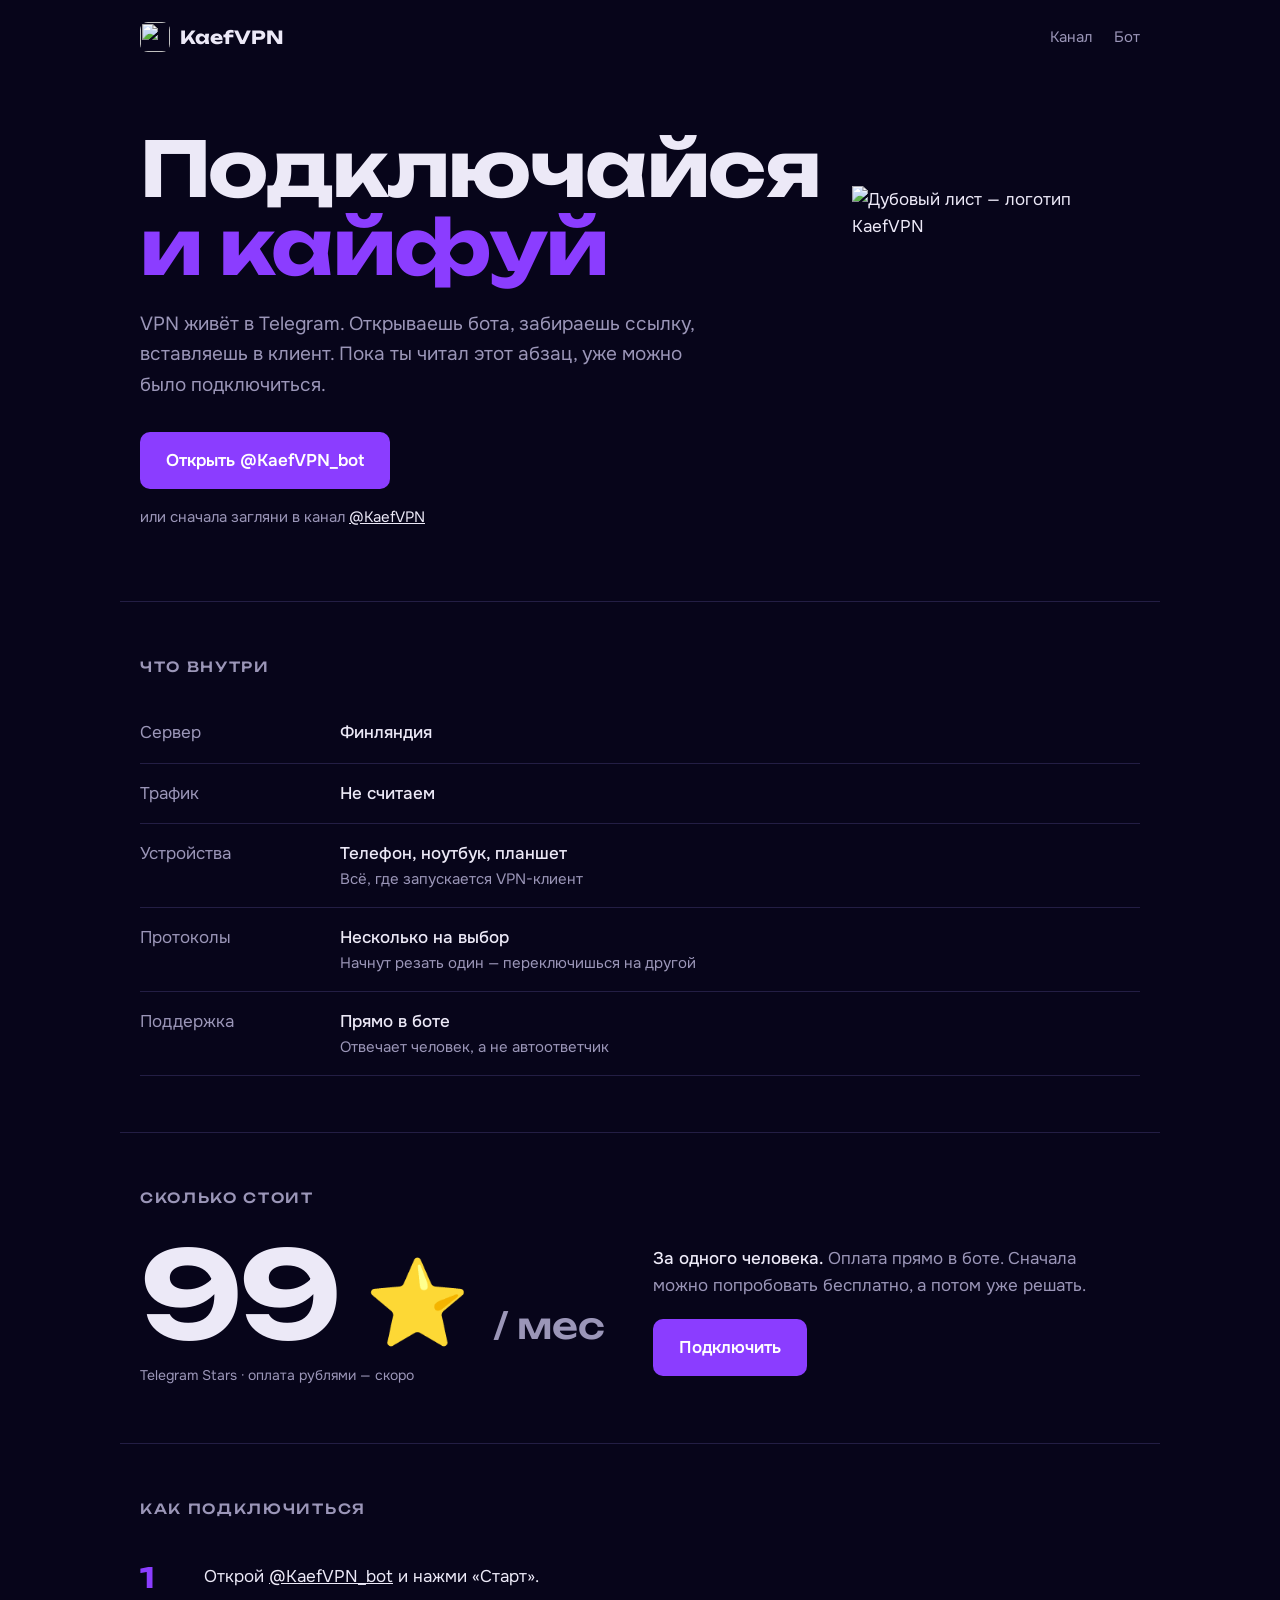
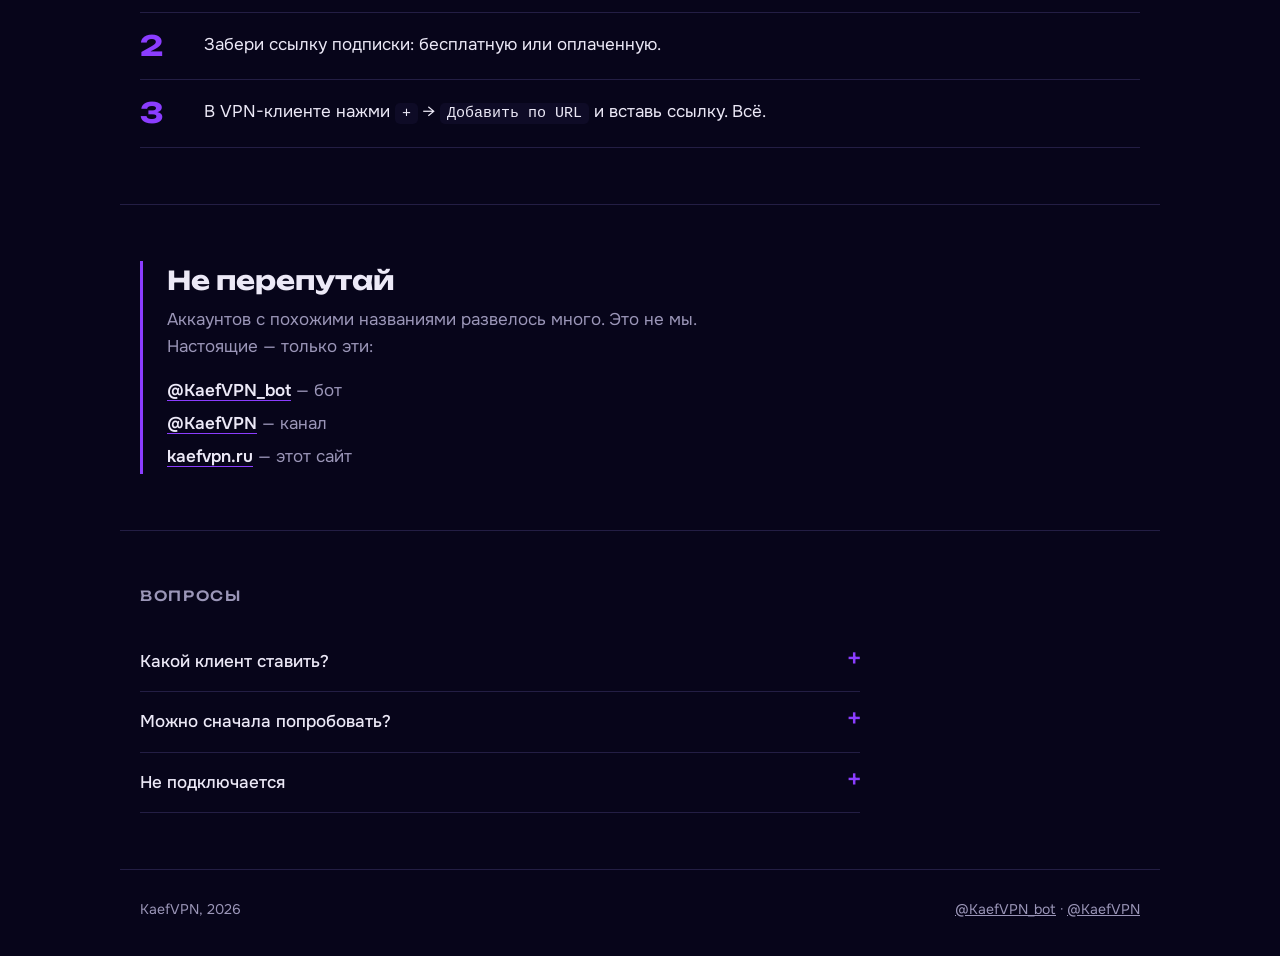
==== index.html @ bd129206 "Add files via upload" ====
<!doctype html>
<html lang="ru">
<head>
<meta charset="utf-8">
<meta name="viewport" content="width=device-width, initial-scale=1">
<title>KaefVPN — подключайся и кайфуй</title>
<meta name="description" content="KaefVPN — VPN в Telegram. Открываешь @KaefVPN_bot, получаешь ссылку, вставляешь в клиент. 99 Telegram Stars в месяц, трафик без лимита.">
<meta property="og:title" content="KaefVPN — подключайся и кайфуй">
<meta property="og:description" content="VPN в Telegram: @KaefVPN_bot. 99 Telegram Stars в месяц, трафик без лимита.">
<meta property="og:url" content="https://kaefvpn.ru/">
<meta property="og:type" content="website">
<meta property="og:image" content="https://kaefvpn.ru/assets/leaf.jpg">
<link rel="canonical" href="https://kaefvpn.ru/">
<link rel="icon" type="image/png" href="assets/favicon.png">
<link rel="preconnect" href="https://fonts.googleapis.com">
<link rel="preconnect" href="https://fonts.gstatic.com" crossorigin>
<link href="https://fonts.googleapis.com/css2?family=Onest:wght@400;500;600&family=Unbounded:wght@500;700&display=swap" rel="stylesheet">
<style>
  :root {
    --bg: #07051a;
    --raise: #0e0b26;
    --line: #231e44;
    --text: #ece9f7;
    --muted: #9b96b8;
    --accent: #8b3dff;
    --accent-hover: #9d5bff;
    --display: "Unbounded", system-ui, sans-serif;
    --body: "Onest", system-ui, -apple-system, "Segoe UI", sans-serif;
  }
  * { box-sizing: border-box; margin: 0; padding: 0; }
  body { background: var(--bg); color: var(--text); font: 17px/1.6 var(--body); }
  a { color: inherit; }
  .wrap { max-width: 1040px; margin: 0 auto; padding-left: 20px; padding-right: 20px; }

  header { display: flex; align-items: center; justify-content: space-between; padding-top: 22px; padding-bottom: 22px; }
  .brand { display: flex; align-items: center; gap: 10px; font: 700 18px var(--display); text-decoration: none; }
  .brand img { width: 30px; height: 30px; border-radius: 8px; }
  header nav { display: flex; gap: 22px; font-size: 15px; }
  header nav a { color: var(--muted); text-decoration: none; }
  header nav a:hover { color: var(--text); }

  .hero { display: grid; grid-template-columns: 1.2fr 1fr; align-items: center; gap: 32px; padding-top: 56px; padding-bottom: 72px; }
  h1 { font: 700 clamp(40px, 7vw, 76px)/1.02 var(--display); letter-spacing: -0.02em; }
  h1 em { font-style: normal; color: var(--accent); }
  .lead { color: var(--muted); font-size: 19px; max-width: 30em; margin: 24px 0 32px; }
  .btn {
    display: inline-block; background: var(--accent); color: #fff; text-decoration: none;
    font-weight: 600; padding: 15px 26px; border-radius: 10px; transition: background .15s;
  }
  .btn:hover { background: var(--accent-hover); }
  .aside { margin-top: 16px; font-size: 15px; color: var(--muted); }
  .aside a { color: var(--text); }
  .leaf { width: 100%; max-width: 420px; height: auto; justify-self: center; mix-blend-mode: screen; }

  section { padding-top: 56px; padding-bottom: 56px; border-top: 1px solid var(--line); }
  h2 { font: 500 14px var(--display); text-transform: uppercase; letter-spacing: .12em; color: var(--muted); margin-bottom: 28px; }

  .spec { display: grid; grid-template-columns: 200px 1fr; }
  .spec dt, .spec dd { padding: 16px 0; border-bottom: 1px solid var(--line); }
  .spec dt { color: var(--muted); }
  .spec dd { font-weight: 500; }
  .spec dd span { display: block; color: var(--muted); font-weight: 400; font-size: 15px; }

  .price { display: grid; grid-template-columns: auto 1fr; gap: 20px 48px; align-items: center; }
  .sum { font: 700 clamp(64px, 12vw, 120px)/1 var(--display); letter-spacing: -0.03em; }
  .sum small { font-size: .3em; color: var(--muted); letter-spacing: 0; font-weight: 500; }
  .sum .star { font-size: .7em; vertical-align: .08em; }
  .soon { color: var(--muted); font-size: 14px; margin-top: 10px; }
  .price p { color: var(--muted); max-width: 26em; margin-bottom: 20px; }
  .price p b { color: var(--text); font-weight: 500; }

  .steps { list-style: none; counter-reset: n; }
  .steps li { counter-increment: n; display: grid; grid-template-columns: 64px 1fr; padding: 18px 0; border-bottom: 1px solid var(--line); }
  .steps li::before { content: counter(n); font: 700 28px/1.1 var(--display); color: var(--accent); }
  .steps code { font: 500 15px ui-monospace, Consolas, monospace; background: var(--raise); padding: 2px 7px; border-radius: 5px; white-space: nowrap; }

  .warn { border-left: 3px solid var(--accent); padding: 4px 0 4px 24px; max-width: 640px; }
  .warn h3 { font: 700 26px/1.2 var(--display); margin-bottom: 10px; }
  .warn p { color: var(--muted); margin-bottom: 16px; }
  .warn ul { list-style: none; display: grid; gap: 6px; }
  .warn li a { font-weight: 600; text-decoration-color: var(--accent); text-underline-offset: 4px; }
  .warn li span { color: var(--muted); }

  details { border-bottom: 1px solid var(--line); padding: 16px 0; max-width: 720px; }
  summary { cursor: pointer; font-weight: 500; list-style: none; display: flex; justify-content: space-between; gap: 16px; }
  summary::-webkit-details-marker { display: none; }
  summary::after { content: "+"; color: var(--accent); font: 500 20px/1 var(--display); }
  details[open] summary::after { content: "−"; }
  details p { color: var(--muted); margin-top: 10px; }

  footer { display: flex; justify-content: space-between; gap: 16px; flex-wrap: wrap; padding-top: 28px; padding-bottom: 36px; border-top: 1px solid var(--line); font-size: 14px; color: var(--muted); }
  footer a { color: var(--muted); }

  @media (max-width: 720px) {
    body { font-size: 16px; }
    header nav { gap: 16px; }
    h1 { font-size: 34px; }
    .hero { grid-template-columns: 1fr; padding-top: 24px; padding-bottom: 48px; gap: 8px; }
    .leaf { grid-row: 1; max-width: 200px; justify-self: start; margin-left: -12px; }
    .lead { font-size: 17px; }
    section { padding-top: 40px; padding-bottom: 40px; }
    .spec { grid-template-columns: 1fr; }
    .spec dt { border-bottom: 0; padding-bottom: 0; font-size: 14px; }
    .spec dd { padding-top: 2px; }
    .price { grid-template-columns: 1fr; }
    .steps li { grid-template-columns: 44px 1fr; }
  }
</style>
</head>
<body>
<header class="wrap">
  <a class="brand" href="/"><img src="assets/favicon.png" alt="">KaefVPN</a>
  <nav><a href="https://t.me/KaefVPN">Канал</a><a href="https://t.me/KaefVPN_bot">Бот</a></nav>
</header>

<main>
  <div class="wrap hero">
    <div>
      <h1>Подключайся <em>и&nbsp;кайфуй</em></h1>
      <p class="lead">VPN живёт в Telegram. Открываешь бота, забираешь ссылку, вставляешь в клиент. Пока ты читал этот абзац, уже можно было подключиться.</p>
      <a class="btn" href="https://t.me/KaefVPN_bot">Открыть @KaefVPN_bot</a>
      <p class="aside">или сначала загляни в канал <a href="https://t.me/KaefVPN">@KaefVPN</a></p>
    </div>
    <img class="leaf" src="assets/leaf.jpg" alt="Дубовый лист — логотип KaefVPN" width="600" height="600">
  </div>

  <section class="wrap">
    <h2>Что внутри</h2>
    <dl class="spec">
      <dt>Сервер</dt><dd>Финляндия</dd>
      <dt>Трафик</dt><dd>Не считаем</dd>
      <dt>Устройства</dt><dd>Телефон, ноутбук, планшет<span>Всё, где запускается VPN-клиент</span></dd>
      <dt>Протоколы</dt><dd>Несколько на выбор<span>Начнут резать один — переключишься на другой</span></dd>
      <dt>Поддержка</dt><dd>Прямо в боте<span>Отвечает человек, а не автоответчик</span></dd>
    </dl>
  </section>

  <section class="wrap">
    <h2>Сколько стоит</h2>
    <div class="price">
      <div><div class="sum">99&nbsp;<span class="star">⭐</span> <small>/ мес</small></div><div class="soon">Telegram Stars · оплата рублями — скоро</div></div>
      <div>
        <p><b>За одного человека.</b> Оплата прямо в боте. Сначала можно попробовать бесплатно, а потом уже решать.</p>
        <a class="btn" href="https://t.me/KaefVPN_bot">Подключить</a>
      </div>
    </div>
  </section>

  <section class="wrap">
    <h2>Как подключиться</h2>
    <ol class="steps">
      <li><div>Открой <a href="https://t.me/KaefVPN_bot">@KaefVPN_bot</a> и нажми «Старт».</div></li>
      <li><div>Забери ссылку подписки: бесплатную или оплаченную.</div></li>
      <li><div>В VPN-клиенте нажми <code>+</code> → <code>Добавить по URL</code> и вставь ссылку. Всё.</div></li>
    </ol>
  </section>

  <section class="wrap">
    <div class="warn">
      <h3>Не перепутай</h3>
      <p>Аккаунтов с похожими названиями развелось много. Это не мы. Настоящие — только эти:</p>
      <ul>
        <li><a href="https://t.me/KaefVPN_bot">@KaefVPN_bot</a> <span>— бот</span></li>
        <li><a href="https://t.me/KaefVPN">@KaefVPN</a> <span>— канал</span></li>
        <li><a href="https://kaefvpn.ru/">kaefvpn.ru</a> <span>— этот сайт</span></li>
      </ul>
    </div>
  </section>

  <section class="wrap">
    <h2>Вопросы</h2>
    <details><summary>Какой клиент ставить?</summary><p>Любой, который умеет добавлять подписку по ссылке. Бот подскажет, что выбрать под твоё устройство.</p></details>
    <details><summary>Можно сначала попробовать?</summary><p>Да. В боте есть бесплатный доступ — нажми «Бесплатный VPN».</p></details>
    <details><summary>Не подключается</summary><p>Напиши в «Поддержку» в боте и опиши, что видишь. Разберёмся.</p></details>
  </section>
</main>

<footer class="wrap">
  <span>KaefVPN, 2026</span>
  <span><a href="https://t.me/KaefVPN_bot">@KaefVPN_bot</a> · <a href="https://t.me/KaefVPN">@KaefVPN</a></span>
</footer>
</body>
</html>
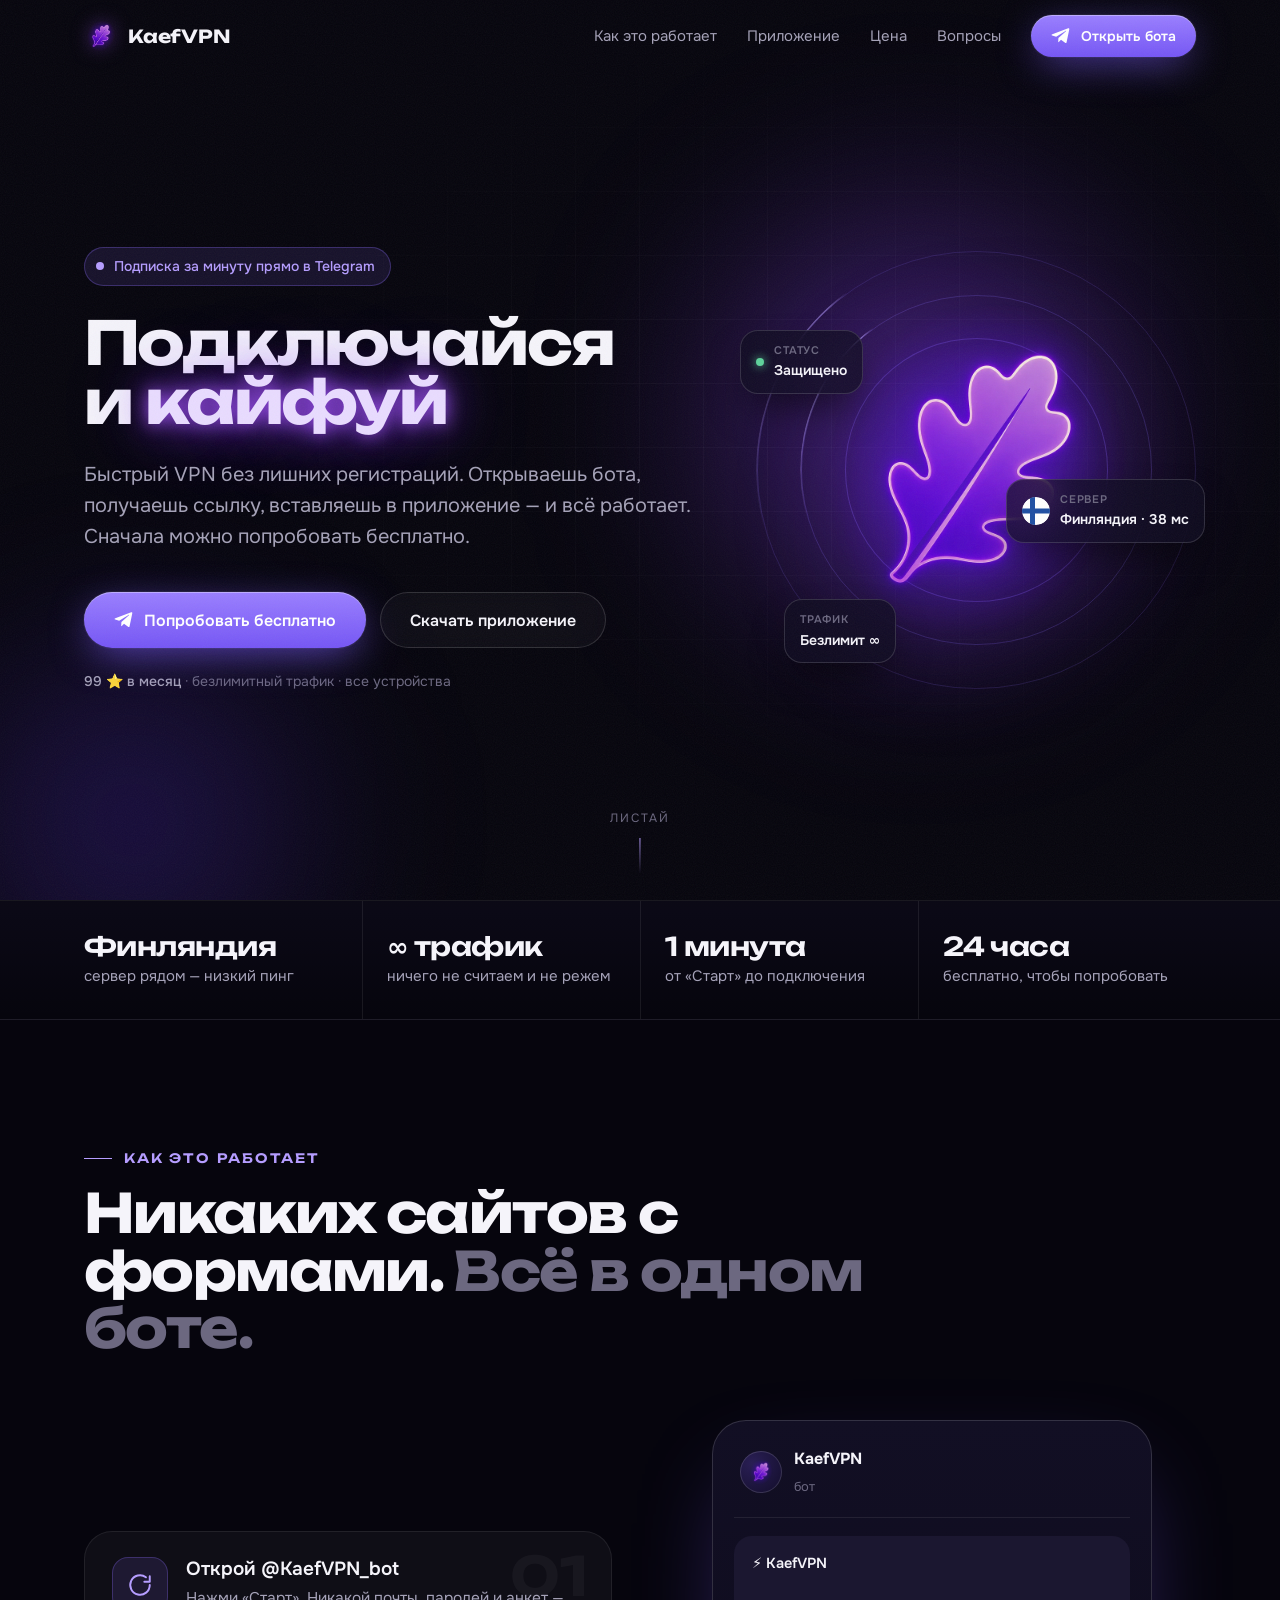
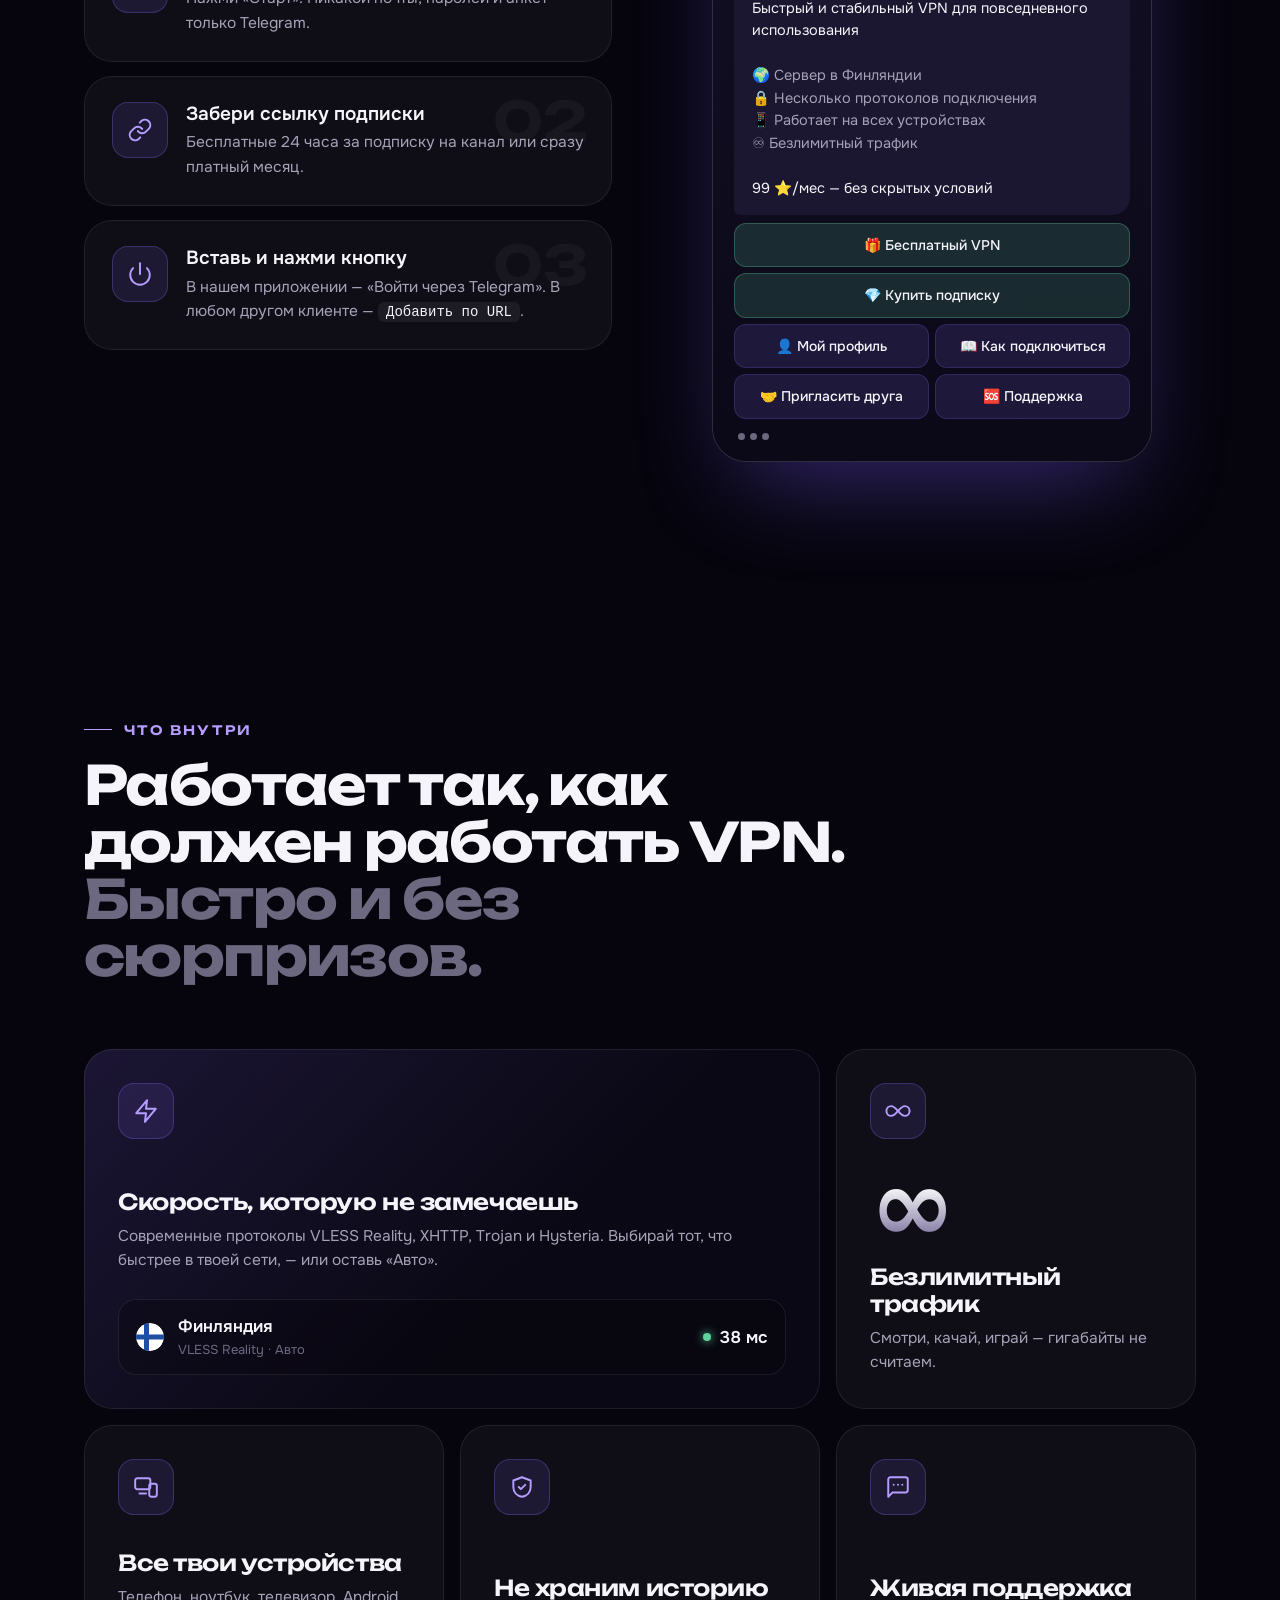
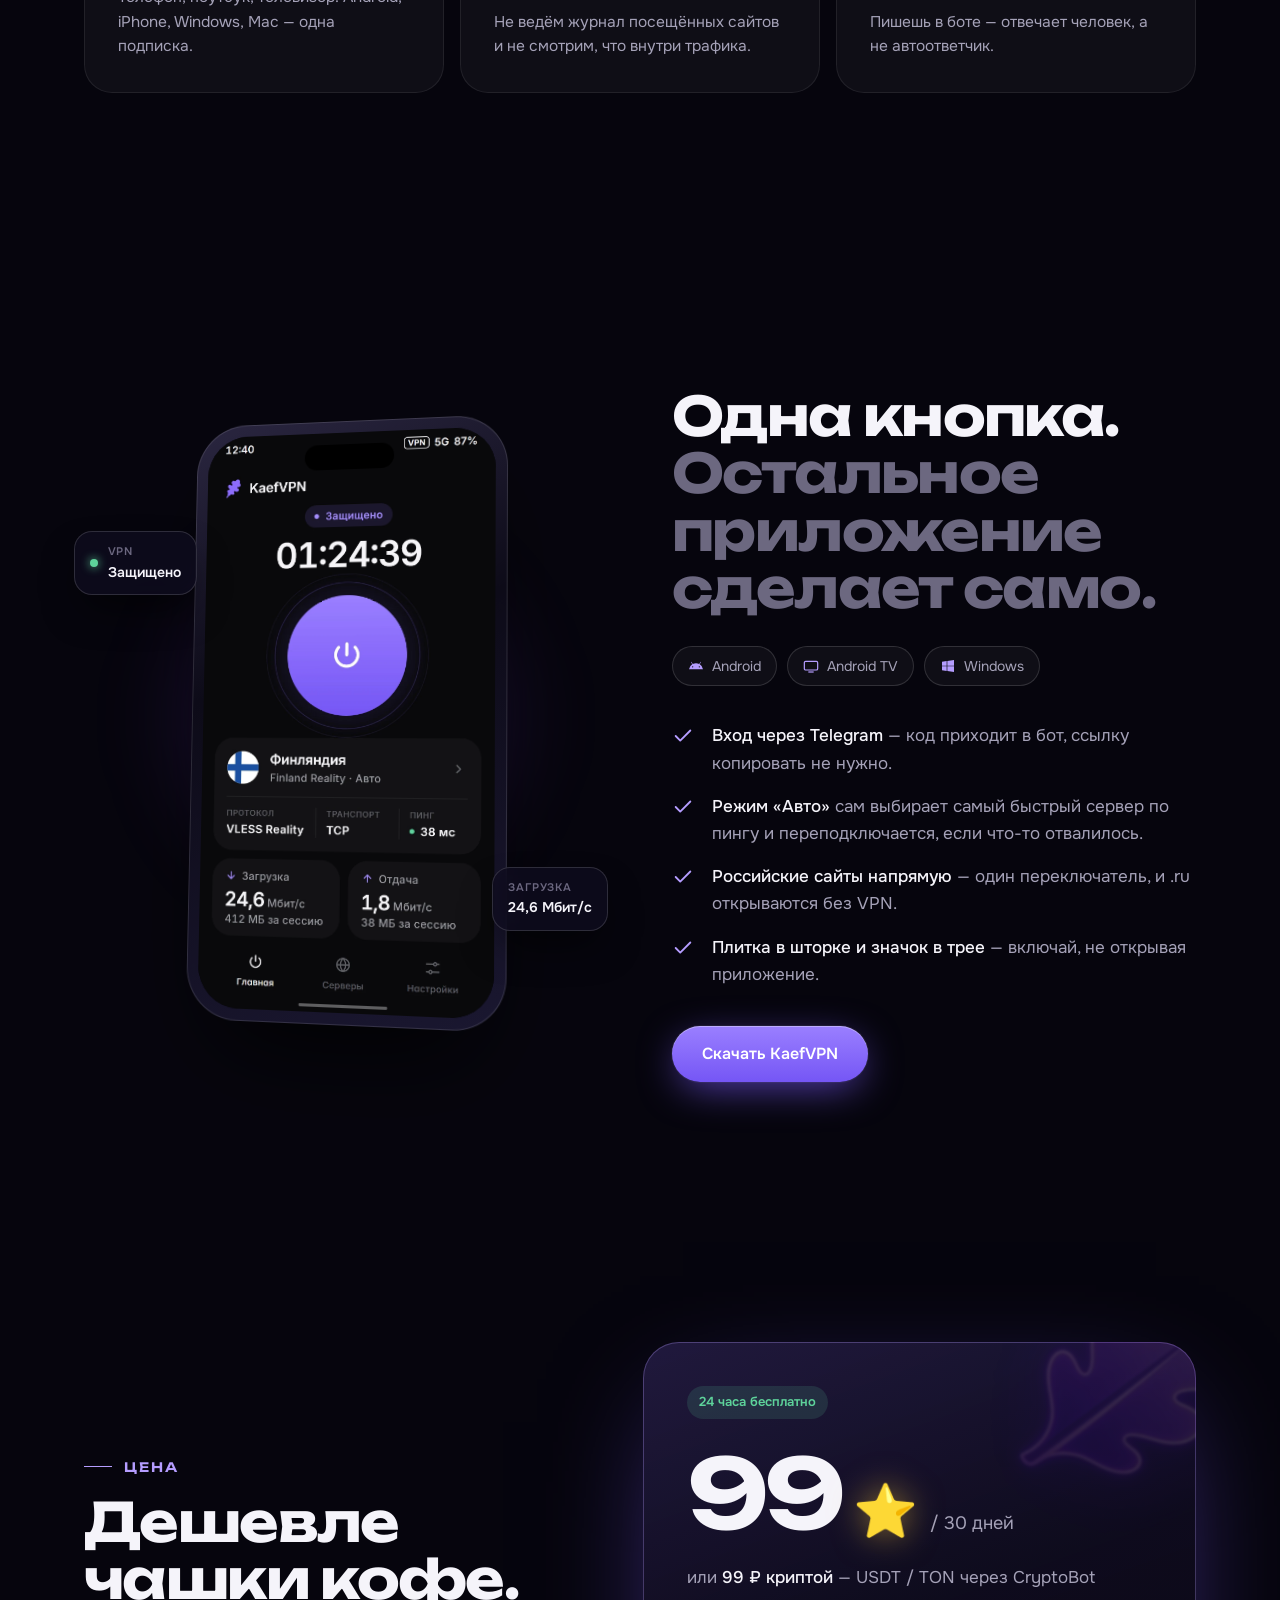
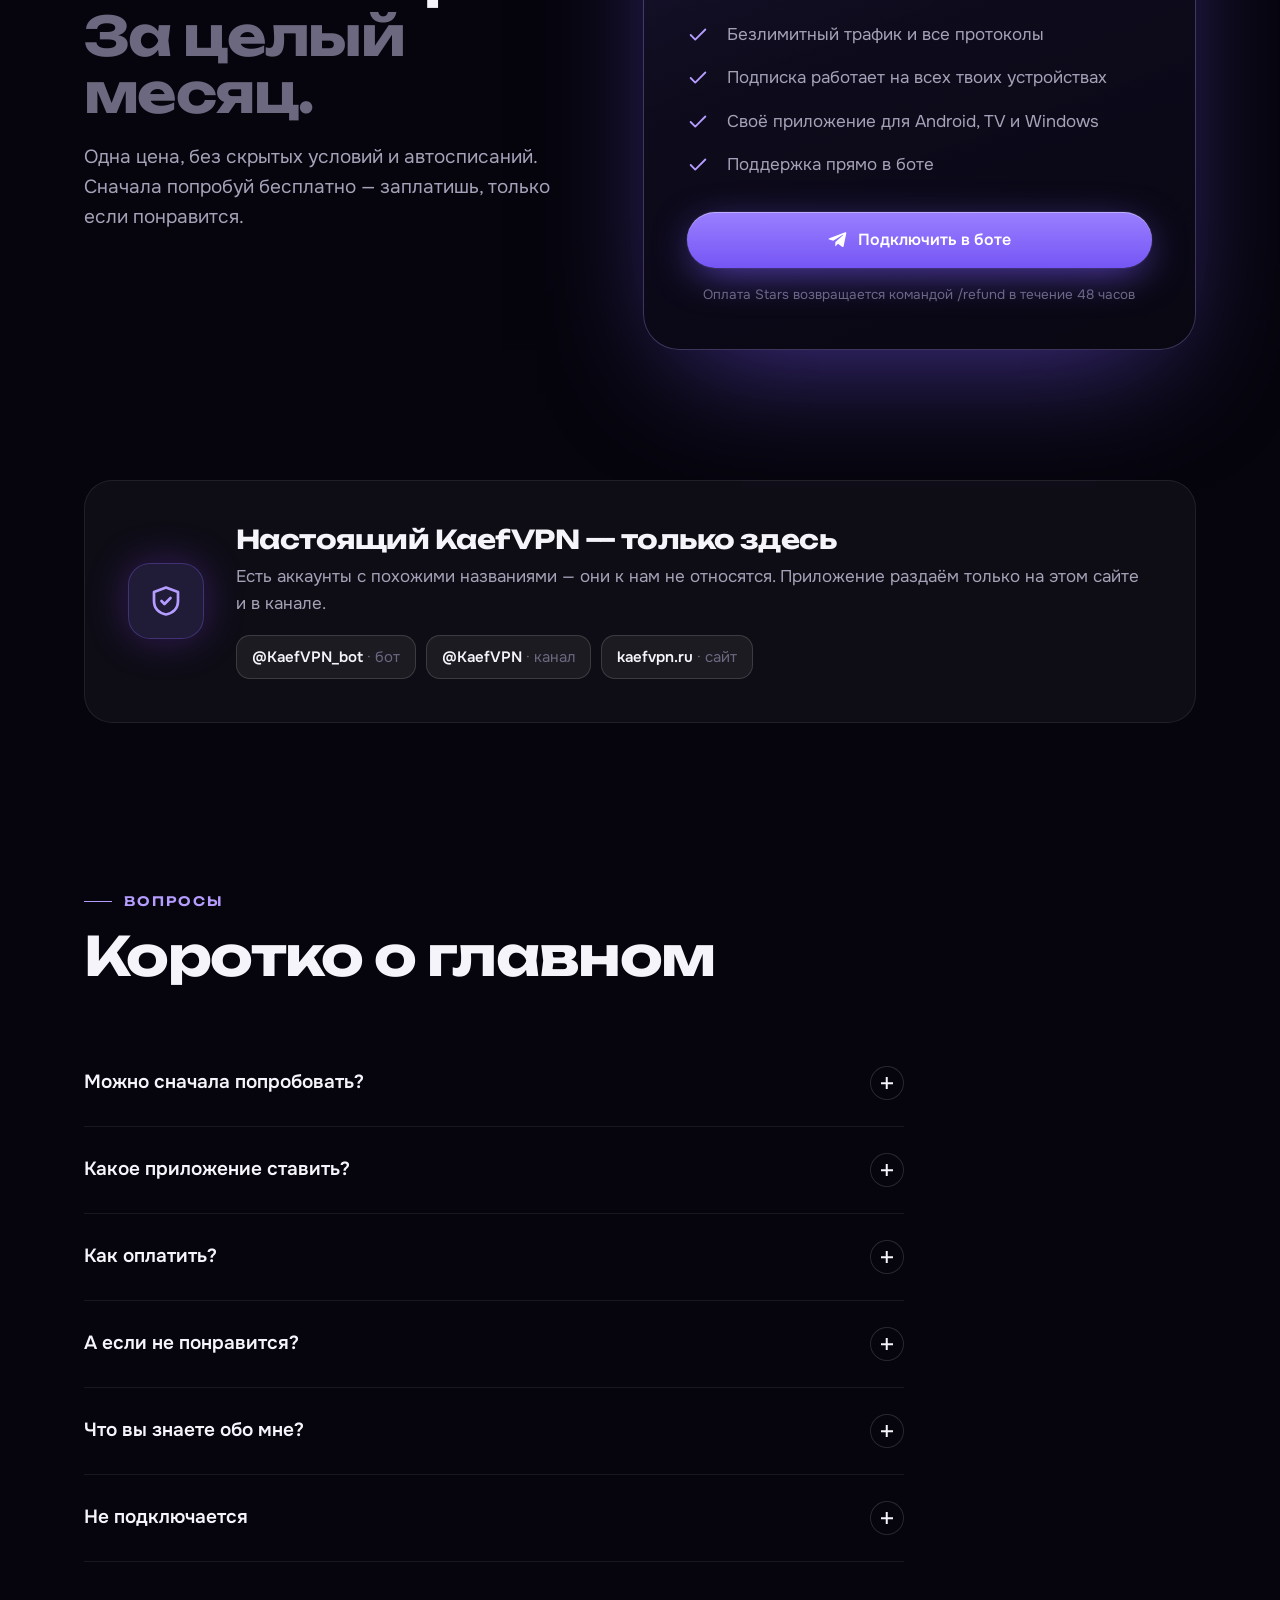
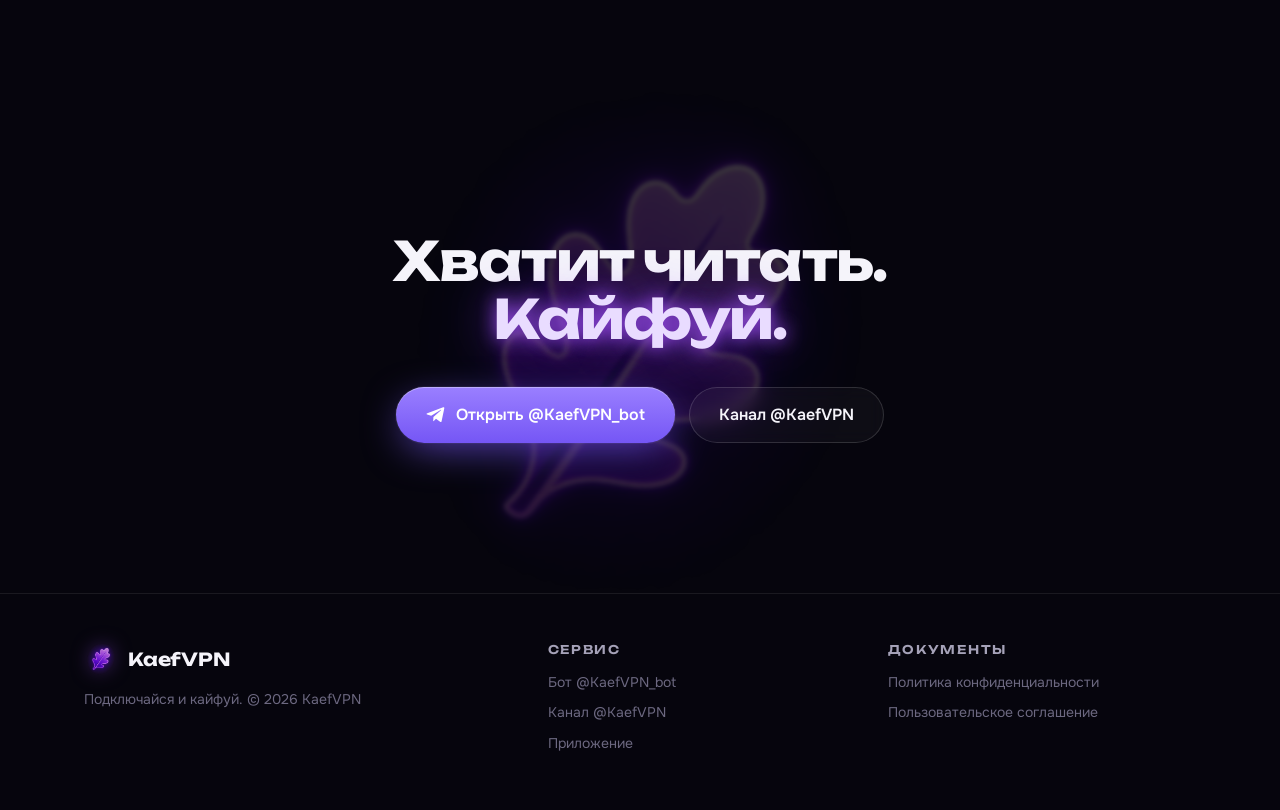
==== commit b6eb8266: "Redesign site, add app, privacy and terms pages Co-Authored-By: Claude Opus 5.5 <noreply@anthropic.c" ====
--- a/index.html
+++ b/index.html
@@ -2,182 +2,279 @@
 <html lang="ru">
 <head>
 <meta charset="utf-8">
-<meta name="viewport" content="width=device-width, initial-scale=1">
+<meta name="viewport" content="width=device-width, initial-scale=1, viewport-fit=cover">
 <title>KaefVPN — подключайся и кайфуй</title>
-<meta name="description" content="KaefVPN — VPN в Telegram. Открываешь @KaefVPN_bot, получаешь ссылку, вставляешь в клиент. 99 Telegram Stars в месяц, трафик без лимита.">
+<meta name="description" content="KaefVPN — VPN прямо в Telegram. Подписка за минуту в @KaefVPN_bot, безлимитный трафик, сервер в Финляндии, своё приложение для Android и Windows. 99 ⭐ в месяц.">
+<meta name="theme-color" content="#06050d">
 <meta property="og:title" content="KaefVPN — подключайся и кайфуй">
-<meta property="og:description" content="VPN в Telegram: @KaefVPN_bot. 99 Telegram Stars в месяц, трафик без лимита.">
+<meta property="og:description" content="VPN прямо в Telegram: подписка за минуту в @KaefVPN_bot, безлимитный трафик, 99 ⭐ в месяц.">
 <meta property="og:url" content="https://kaefvpn.ru/">
 <meta property="og:type" content="website">
-<meta property="og:image" content="https://kaefvpn.ru/assets/leaf.jpg">
+<meta property="og:image" content="https://kaefvpn.ru/assets/leaf.png">
 <link rel="canonical" href="https://kaefvpn.ru/">
-<link rel="icon" type="image/png" href="assets/favicon.png">
+<link rel="icon" type="image/png" sizes="64x64" href="assets/favicon.png">
+<link rel="icon" type="image/png" sizes="32x32" href="assets/favicon-32.png">
+<link rel="apple-touch-icon" href="assets/apple-touch-icon.png">
 <link rel="preconnect" href="https://fonts.googleapis.com">
 <link rel="preconnect" href="https://fonts.gstatic.com" crossorigin>
-<link href="https://fonts.googleapis.com/css2?family=Onest:wght@400;500;600&family=Unbounded:wght@500;700&display=swap" rel="stylesheet">
-<style>
-  :root {
-    --bg: #07051a;
-    --raise: #0e0b26;
-    --line: #231e44;
-    --text: #ece9f7;
-    --muted: #9b96b8;
-    --accent: #8b3dff;
-    --accent-hover: #9d5bff;
-    --display: "Unbounded", system-ui, sans-serif;
-    --body: "Onest", system-ui, -apple-system, "Segoe UI", sans-serif;
-  }
-  * { box-sizing: border-box; margin: 0; padding: 0; }
-  body { background: var(--bg); color: var(--text); font: 17px/1.6 var(--body); }
-  a { color: inherit; }
-  .wrap { max-width: 1040px; margin: 0 auto; padding-left: 20px; padding-right: 20px; }
-
-  header { display: flex; align-items: center; justify-content: space-between; padding-top: 22px; padding-bottom: 22px; }
-  .brand { display: flex; align-items: center; gap: 10px; font: 700 18px var(--display); text-decoration: none; }
-  .brand img { width: 30px; height: 30px; border-radius: 8px; }
-  header nav { display: flex; gap: 22px; font-size: 15px; }
-  header nav a { color: var(--muted); text-decoration: none; }
-  header nav a:hover { color: var(--text); }
-
-  .hero { display: grid; grid-template-columns: 1.2fr 1fr; align-items: center; gap: 32px; padding-top: 56px; padding-bottom: 72px; }
-  h1 { font: 700 clamp(40px, 7vw, 76px)/1.02 var(--display); letter-spacing: -0.02em; }
-  h1 em { font-style: normal; color: var(--accent); }
-  .lead { color: var(--muted); font-size: 19px; max-width: 30em; margin: 24px 0 32px; }
-  .btn {
-    display: inline-block; background: var(--accent); color: #fff; text-decoration: none;
-    font-weight: 600; padding: 15px 26px; border-radius: 10px; transition: background .15s;
-  }
-  .btn:hover { background: var(--accent-hover); }
-  .aside { margin-top: 16px; font-size: 15px; color: var(--muted); }
-  .aside a { color: var(--text); }
-  .leaf { width: 100%; max-width: 420px; height: auto; justify-self: center; mix-blend-mode: screen; }
-
-  section { padding-top: 56px; padding-bottom: 56px; border-top: 1px solid var(--line); }
-  h2 { font: 500 14px var(--display); text-transform: uppercase; letter-spacing: .12em; color: var(--muted); margin-bottom: 28px; }
-
-  .spec { display: grid; grid-template-columns: 200px 1fr; }
-  .spec dt, .spec dd { padding: 16px 0; border-bottom: 1px solid var(--line); }
-  .spec dt { color: var(--muted); }
-  .spec dd { font-weight: 500; }
-  .spec dd span { display: block; color: var(--muted); font-weight: 400; font-size: 15px; }
-
-  .price { display: grid; grid-template-columns: auto 1fr; gap: 20px 48px; align-items: center; }
-  .sum { font: 700 clamp(64px, 12vw, 120px)/1 var(--display); letter-spacing: -0.03em; }
-  .sum small { font-size: .3em; color: var(--muted); letter-spacing: 0; font-weight: 500; }
-  .sum .star { font-size: .7em; vertical-align: .08em; }
-  .soon { color: var(--muted); font-size: 14px; margin-top: 10px; }
-  .price p { color: var(--muted); max-width: 26em; margin-bottom: 20px; }
-  .price p b { color: var(--text); font-weight: 500; }
-
-  .steps { list-style: none; counter-reset: n; }
-  .steps li { counter-increment: n; display: grid; grid-template-columns: 64px 1fr; padding: 18px 0; border-bottom: 1px solid var(--line); }
-  .steps li::before { content: counter(n); font: 700 28px/1.1 var(--display); color: var(--accent); }
-  .steps code { font: 500 15px ui-monospace, Consolas, monospace; background: var(--raise); padding: 2px 7px; border-radius: 5px; white-space: nowrap; }
-
-  .warn { border-left: 3px solid var(--accent); padding: 4px 0 4px 24px; max-width: 640px; }
-  .warn h3 { font: 700 26px/1.2 var(--display); margin-bottom: 10px; }
-  .warn p { color: var(--muted); margin-bottom: 16px; }
-  .warn ul { list-style: none; display: grid; gap: 6px; }
-  .warn li a { font-weight: 600; text-decoration-color: var(--accent); text-underline-offset: 4px; }
-  .warn li span { color: var(--muted); }
-
-  details { border-bottom: 1px solid var(--line); padding: 16px 0; max-width: 720px; }
-  summary { cursor: pointer; font-weight: 500; list-style: none; display: flex; justify-content: space-between; gap: 16px; }
-  summary::-webkit-details-marker { display: none; }
-  summary::after { content: "+"; color: var(--accent); font: 500 20px/1 var(--display); }
-  details[open] summary::after { content: "−"; }
-  details p { color: var(--muted); margin-top: 10px; }
-
-  footer { display: flex; justify-content: space-between; gap: 16px; flex-wrap: wrap; padding-top: 28px; padding-bottom: 36px; border-top: 1px solid var(--line); font-size: 14px; color: var(--muted); }
-  footer a { color: var(--muted); }
-
-  @media (max-width: 720px) {
-    body { font-size: 16px; }
-    header nav { gap: 16px; }
-    h1 { font-size: 34px; }
-    .hero { grid-template-columns: 1fr; padding-top: 24px; padding-bottom: 48px; gap: 8px; }
-    .leaf { grid-row: 1; max-width: 200px; justify-self: start; margin-left: -12px; }
-    .lead { font-size: 17px; }
-    section { padding-top: 40px; padding-bottom: 40px; }
-    .spec { grid-template-columns: 1fr; }
-    .spec dt { border-bottom: 0; padding-bottom: 0; font-size: 14px; }
-    .spec dd { padding-top: 2px; }
-    .price { grid-template-columns: 1fr; }
-    .steps li { grid-template-columns: 44px 1fr; }
-  }
-</style>
+<link href="https://fonts.googleapis.com/css2?family=Onest:wght@400;500;600&family=Unbounded:wght@500;600;700&display=swap" rel="stylesheet">
+<link rel="preload" as="image" href="assets/leaf.webp">
+<link rel="stylesheet" href="assets/site.css">
 </head>
 <body>
-<header class="wrap">
-  <a class="brand" href="/"><img src="assets/favicon.png" alt="">KaefVPN</a>
-  <nav><a href="https://t.me/KaefVPN">Канал</a><a href="https://t.me/KaefVPN_bot">Бот</a></nav>
+
+<svg width="0" height="0" style="position:absolute" aria-hidden="true">
+  <defs>
+    <symbol id="i-tg" viewBox="0 0 24 24"><path fill="currentColor" d="M21.9 4.3 18.7 19.4c-.2 1-.9 1.3-1.8.8l-4.9-3.6-2.4 2.3c-.3.3-.5.5-1 .5l.3-5 9.1-8.2c.4-.4-.1-.6-.6-.2L6.2 13 1.4 11.5c-1-.3-1-1 .2-1.5L20.6 2.7c.9-.3 1.6.2 1.3 1.6Z"/></symbol>
+    <symbol id="i-check" viewBox="0 0 24 24"><path fill="none" stroke="currentColor" stroke-width="2" stroke-linecap="round" stroke-linejoin="round" d="M20 6 9 17l-5-5"/></symbol>
+  </defs>
+</svg>
+
+<header class="top" id="top">
+  <div class="wrap">
+    <a class="brand" href="./"><img src="assets/leaf-256.webp" alt="" width="34" height="34">KaefVPN</a>
+    <nav class="nav">
+      <a href="#how">Как это работает</a>
+      <a href="app.html">Приложение</a>
+      <a href="#price">Цена</a>
+      <a href="#faq">Вопросы</a>
+      <a class="btn small" href="https://t.me/KaefVPN_bot"><svg><use href="#i-tg"/></svg>Открыть бота</a>
+    </nav>
+  </div>
 </header>
 
 <main>
-  <div class="wrap hero">
+  <section class="hero">
+    <div class="hero-bg"><div class="glow g1"></div><div class="glow g2"></div></div>
+    <div class="wrap">
+      <div>
+        <div class="eyebrow rv"><span class="dot"></span>Подписка за минуту прямо в Telegram</div>
+        <h1 class="rv d1">Подключайся<br>и&nbsp;<span class="neon">кайфуй</span></h1>
+        <p class="lead rv d2">Быстрый VPN без лишних регистраций. Открываешь бота, получаешь ссылку, вставляешь в приложение — и всё работает. Сначала можно попробовать бесплатно.</p>
+        <div class="cta rv d3">
+          <a class="btn" href="https://t.me/KaefVPN_bot"><svg><use href="#i-tg"/></svg>Попробовать бесплатно</a>
+          <a class="btn ghost" href="app.html">Скачать приложение</a>
+        </div>
+        <p class="hero-note rv d4"><b>99 ⭐ в месяц</b> · безлимитный трафик · все устройства</p>
+      </div>
+
+      <div class="stage rv d2" id="stage">
+        <div class="ring r1"></div><div class="ring r2"></div><div class="ring r3"></div>
+        <div class="arc"></div><div class="arc slow"></div>
+        <div class="leaf-wrap" id="leaf"><img class="leaf" src="assets/leaf.webp" alt="Неоновый дубовый лист — логотип KaefVPN" width="900" height="900"></div>
+        <div class="chip c1"><span class="ok"></span><div><small>Статус</small><b>Защищено</b></div></div>
+        <div class="chip c2">
+          <svg class="flag" viewBox="0 0 28 28"><circle cx="14" cy="14" r="14" fill="#fff"/><path fill="#1f4fa3" d="M8 0h5v28H8zM0 11.5h28v5H0z"/></svg>
+          <div><small>Сервер</small><b>Финляндия · 38 мс</b></div>
+        </div>
+        <div class="chip c3"><div><small>Трафик</small><b>Безлимит ∞</b></div></div>
+      </div>
+    </div>
+    <div class="scroll-hint">листай<i></i></div>
+  </section>
+
+  <div class="facts">
+    <div class="wrap">
+      <div class="fact rv"><b>Финляндия</b><span>сервер рядом — низкий пинг</span></div>
+      <div class="fact rv d1"><b>∞ трафик</b><span>ничего не считаем и не режем</span></div>
+      <div class="fact rv d2"><b>1 минута</b><span>от «Старт» до подключения</span></div>
+      <div class="fact rv d3"><b>24 часа</b><span>бесплатно, чтобы попробовать</span></div>
+    </div>
+  </div>
+
+  <section id="how">
+    <div class="wrap">
+      <div class="kicker rv">Как это работает</div>
+      <h2 class="rv d1">Никаких сайтов с формами. <span class="dim">Всё в одном боте.</span></h2>
+      <div class="how">
+        <div class="steps">
+          <div class="card step rv">
+            <div class="ico"><svg viewBox="0 0 24 24" fill="none" stroke="currentColor" stroke-width="1.8" stroke-linecap="round" stroke-linejoin="round"><path d="M21 12a9 9 0 1 1-3.5-7.1"/><path d="M21 4v5h-5"/></svg></div>
+            <div><h3>Открой @KaefVPN_bot</h3><p>Нажми «Старт». Никакой почты, паролей и анкет — только Telegram.</p></div>
+          </div>
+          <div class="card step rv d1">
+            <div class="ico"><svg viewBox="0 0 24 24" fill="none" stroke="currentColor" stroke-width="1.8" stroke-linecap="round" stroke-linejoin="round"><path d="M10 13a5 5 0 0 0 7.5.5l3-3a5 5 0 0 0-7-7l-1.7 1.7"/><path d="M14 11a5 5 0 0 0-7.5-.5l-3 3a5 5 0 0 0 7 7l1.7-1.7"/></svg></div>
+            <div><h3>Забери ссылку подписки</h3><p>Бесплатные 24 часа за подписку на канал или сразу платный месяц.</p></div>
+          </div>
+          <div class="card step rv d2">
+            <div class="ico"><svg viewBox="0 0 24 24" fill="none" stroke="currentColor" stroke-width="1.8" stroke-linecap="round" stroke-linejoin="round"><path d="M12 2v10"/><path d="M18.4 6.6a9 9 0 1 1-12.8 0"/></svg></div>
+            <div><h3>Вставь и нажми кнопку</h3><p>В нашем приложении — «Войти через Telegram». В любом другом клиенте — <code>Добавить по URL</code>.</p></div>
+          </div>
+        </div>
+
+        <div class="chat rv d2" aria-hidden="true">
+          <div class="chat-head">
+            <div class="av"><img src="assets/leaf-256.webp" alt=""></div>
+            <div><b>KaefVPN</b><span>бот</span></div>
+          </div>
+          <div class="bubble">
+            ⚡ <b>KaefVPN</b><br><br>
+            Быстрый и стабильный VPN для повседневного использования<br><br>
+            <span class="m">🌍 Сервер в Финляндии<br>🔒 Несколько протоколов подключения<br>📱 Работает на всех устройствах<br>♾ Безлимитный трафик</span><br><br>
+            99 ⭐/мес — без скрытых условий
+          </div>
+          <div class="kb">
+            <span class="go">🎁 Бесплатный VPN</span>
+            <span class="go">💎 Купить подписку</span>
+            <div class="row"><span>👤 Мой профиль</span><span>📖 Как подключиться</span></div>
+            <div class="row"><span>🤝 Пригласить друга</span><span>🆘 Поддержка</span></div>
+          </div>
+          <div class="typing"><i></i><i></i><i></i></div>
+        </div>
+      </div>
+    </div>
+  </section>
+
+  <section id="features">
+    <div class="wrap">
+      <div class="kicker rv">Что внутри</div>
+      <h2 class="rv d1">Работает так, как должен работать VPN. <span class="dim">Быстро и без сюрпризов.</span></h2>
+      <div class="bento">
+        <div class="card span-4 feature-hi rv">
+          <div class="ico"><svg viewBox="0 0 24 24" fill="none" stroke="currentColor" stroke-width="1.8" stroke-linecap="round" stroke-linejoin="round"><path d="M13 2 3 14h9l-1 8 10-12h-9l1-8z"/></svg></div>
+          <h3>Скорость, которую не замечаешь</h3>
+          <p>Современные протоколы VLESS Reality, XHTTP, Trojan и Hysteria. Выбирай тот, что быстрее в твоей сети, — или оставь «Авто».</p>
+          <div class="servers">
+            <svg class="flag" viewBox="0 0 28 28"><circle cx="14" cy="14" r="14" fill="#fff"/><path fill="#1f4fa3" d="M8 0h5v28H8zM0 11.5h28v5H0z"/></svg>
+            <div><b>Финляндия</b><small>VLESS Reality · Авто</small></div>
+            <div class="ping"><span class="ok" style="width:8px;height:8px;border-radius:50%;background:var(--good);box-shadow:0 0 10px var(--good)"></span>38 мс</div>
+          </div>
+        </div>
+        <div class="card span-2 rv d1">
+          <div class="ico"><svg viewBox="0 0 24 24" fill="none" stroke="currentColor" stroke-width="1.8" stroke-linecap="round" stroke-linejoin="round"><path d="M18.2 7.5a4.5 4.5 0 1 1 0 9c-2.5 0-4-2-6.2-4.5S8.3 7.5 5.8 7.5a4.5 4.5 0 1 0 0 9c2.5 0 4-2 6.2-4.5s3.7-4.5 6.2-4.5Z"/></svg></div>
+          <div class="big-num">∞</div>
+          <h3 style="margin-top:14px">Безлимитный трафик</h3>
+          <p>Смотри, качай, играй — гигабайты не считаем.</p>
+        </div>
+        <div class="card span-2 rv">
+          <div class="ico"><svg viewBox="0 0 24 24" fill="none" stroke="currentColor" stroke-width="1.8" stroke-linecap="round" stroke-linejoin="round"><rect x="2" y="4" width="14" height="10" rx="2"/><rect x="15" y="9" width="7" height="12" rx="2"/><path d="M6 18h6"/></svg></div>
+          <h3>Все твои устройства</h3>
+          <p>Телефон, ноутбук, телевизор. Android, iPhone, Windows, Mac — одна подписка.</p>
+        </div>
+        <div class="card span-2 rv d1">
+          <div class="ico"><svg viewBox="0 0 24 24" fill="none" stroke="currentColor" stroke-width="1.8" stroke-linecap="round" stroke-linejoin="round"><path d="M12 3 4 6v6c0 5 3.4 8.3 8 9 4.6-.7 8-4 8-9V6z"/><path d="m9 12 2 2 4-4"/></svg></div>
+          <h3>Не храним историю</h3>
+          <p>Не ведём журнал посещённых сайтов и не смотрим, что внутри трафика.</p>
+        </div>
+        <div class="card span-2 rv d2">
+          <div class="ico"><svg viewBox="0 0 24 24" fill="none" stroke="currentColor" stroke-width="1.8" stroke-linecap="round" stroke-linejoin="round"><path d="M21 15a2 2 0 0 1-2 2H7l-4 4V5a2 2 0 0 1 2-2h14a2 2 0 0 1 2 2z"/><path d="M8 10h.01M12 10h.01M16 10h.01"/></svg></div>
+          <h3>Живая поддержка</h3>
+          <p>Пишешь в боте — отвечает человек, а не автоответчик.</p>
+        </div>
+      </div>
+    </div>
+  </section>
+
+  <section id="app">
+    <div class="wrap app">
+      <div class="phone-stage rv">
+        <div class="phone"><div class="screen"><div class="notch"></div><img src="assets/app/home-shot.webp" alt="Главный экран приложения KaefVPN: подключено, Финляндия, 38 мс" loading="lazy"></div></div>
+        <div class="chip c4"><span class="ok"></span><div><small>VPN</small><b>Защищено</b></div></div>
+        <div class="chip c5"><div><small>Загрузка</small><b>24,6 Мбит/с</b></div></div>
+      </div>
+      <div>
+        <div class="kicker rv">Своё приложение</div>
+        <h2 class="rv d1">Одна кнопка. <span class="dim">Остальное приложение сделает само.</span></h2>
+        <div class="platforms rv d2">
+          <span class="pill"><svg viewBox="0 0 24 24" fill="currentColor"><path d="M17.6 9.5 19.4 6.4a.4.4 0 0 0-.7-.4l-1.8 3.1a10.9 10.9 0 0 0-9.8 0L5.3 6a.4.4 0 0 0-.7.4l1.8 3.1A10.1 10.1 0 0 0 1.5 17h21a10.1 10.1 0 0 0-4.9-7.5ZM7 14.3a1 1 0 1 1 1-1 1 1 0 0 1-1 1Zm10 0a1 1 0 1 1 1-1 1 1 0 0 1-1 1Z"/></svg>Android</span>
+          <span class="pill"><svg viewBox="0 0 24 24" fill="none" stroke="currentColor" stroke-width="1.8"><rect x="2" y="5" width="20" height="13" rx="2"/><path d="M8 21h8"/></svg>Android TV</span>
+          <span class="pill"><svg viewBox="0 0 24 24" fill="currentColor"><path d="M3 5.5 10 4.5v7H3zM11 4.4 21 3v8.5H11zM3 12.5h7v7l-7-1zM11 12.5h10V21l-10-1.4z"/></svg>Windows</span>
+        </div>
+        <ul class="checks rv d3">
+          <li><svg><use href="#i-check"/></svg><span><b>Вход через Telegram</b> — код приходит в бот, ссылку копировать не нужно.</span></li>
+          <li><svg><use href="#i-check"/></svg><span><b>Режим «Авто»</b> сам выбирает самый быстрый сервер по пингу и переподключается, если что-то отвалилось.</span></li>
+          <li><svg><use href="#i-check"/></svg><span><b>Российские сайты напрямую</b> — один переключатель, и .ru открываются без VPN.</span></li>
+          <li><svg><use href="#i-check"/></svg><span><b>Плитка в шторке и значок в трее</b> — включай, не открывая приложение.</span></li>
+        </ul>
+        <a class="btn rv d4" href="app.html">Скачать KaefVPN</a>
+      </div>
+    </div>
+  </section>
+
+  <section id="price">
+    <div class="wrap price-wrap">
+      <div>
+        <div class="kicker rv">Цена</div>
+        <h2 class="rv d1">Дешевле чашки кофе. <span class="dim">За целый месяц.</span></h2>
+        <p class="sub rv d2">Одна цена, без скрытых условий и автосписаний. Сначала попробуй бесплатно — заплатишь, только если понравится.</p>
+      </div>
+      <div class="price-card rv d2">
+        <span class="tag">24 часа бесплатно</span>
+        <div class="amount"><b>99</b><span class="star">⭐</span><span>/ 30 дней</span></div>
+        <p class="alt">или <b>99 ₽ криптой</b> — USDT / TON через CryptoBot</p>
+        <ul class="checks">
+          <li><svg><use href="#i-check"/></svg><span>Безлимитный трафик и все протоколы</span></li>
+          <li><svg><use href="#i-check"/></svg><span>Подписка работает на всех твоих устройствах</span></li>
+          <li><svg><use href="#i-check"/></svg><span>Своё приложение для Android, TV и Windows</span></li>
+          <li><svg><use href="#i-check"/></svg><span>Поддержка прямо в боте</span></li>
+        </ul>
+        <a class="btn" href="https://t.me/KaefVPN_bot"><svg><use href="#i-tg"/></svg>Подключить в боте</a>
+        <p class="fine">Оплата Stars возвращается командой /refund в течение 48 часов</p>
+      </div>
+    </div>
+  </section>
+
+  <section id="official" style="padding-top:0">
+    <div class="wrap">
+      <div class="card official rv">
+        <div class="shield"><svg viewBox="0 0 24 24" fill="none" stroke="currentColor" stroke-width="1.8" stroke-linecap="round" stroke-linejoin="round"><path d="M12 3 4 6v6c0 5 3.4 8.3 8 9 4.6-.7 8-4 8-9V6z"/><path d="m9 12 2 2 4-4"/></svg></div>
+        <div>
+          <h3>Настоящий KaefVPN — только здесь</h3>
+          <p>Есть аккаунты с похожими названиями — они к нам не относятся. Приложение раздаём только на этом сайте и в канале.</p>
+          <div class="handles">
+            <a href="https://t.me/KaefVPN_bot">@KaefVPN_bot <span>· бот</span></a>
+            <a href="https://t.me/KaefVPN">@KaefVPN <span>· канал</span></a>
+            <a href="https://kaefvpn.ru/">kaefvpn.ru <span>· сайт</span></a>
+          </div>
+        </div>
+      </div>
+    </div>
+  </section>
+
+  <section id="faq" style="padding-top:40px">
+    <div class="wrap">
+      <div class="kicker rv">Вопросы</div>
+      <h2 class="rv d1">Коротко о главном</h2>
+      <div class="faq rv d2">
+        <details><summary>Можно сначала попробовать?<i></i></summary><p class="ans">Да. В боте нажми «🎁 Бесплатный VPN» и подпишись на канал @KaefVPN — получишь 24 часа бесплатно. Пришёл по ссылке друга — ещё +24 часа.</p></details>
+        <details><summary>Какое приложение ставить?<i></i></summary><p class="ans">На Android и Windows — наше приложение <a href="app.html" style="color:var(--accent-hi)">KaefVPN</a>. На iPhone подойдут Happ, Streisand или V2Box из App Store. Подойдёт и любой другой клиент, который умеет добавлять подписку по ссылке.</p></details>
+        <details><summary>Как оплатить?<i></i></summary><p class="ans">Прямо в боте: 99 Telegram Stars или 99 ₽ в криптовалюте (USDT / TON) через CryptoBot. Доступ продлевается сразу после оплаты.</p></details>
+        <details><summary>А если не понравится?<i></i></summary><p class="ans">Оплату Stars можно вернуть командой /refund в течение 48 часов — оплаченные дни при этом спишутся. Если сервис у тебя не заработал, напиши в поддержку, разберёмся.</p></details>
+        <details><summary>Что вы знаете обо мне?<i></i></summary><p class="ans">Только то, что нужно для работы: твой Telegram ID, даты подписки и оплаты. Историю сайтов не храним. Подробно — в <a href="privacy.html" style="color:var(--accent-hi)">политике конфиденциальности</a>.</p></details>
+        <details><summary>Не подключается<i></i></summary><p class="ans">Нажми «🆘 Поддержка» в боте и опиши, что видишь. В нашем приложении можно приложить логи: Настройки → Логи → «Скопировать логи».</p></details>
+      </div>
+    </div>
+  </section>
+
+  <section class="final">
+    <img class="leaf-bg" src="assets/leaf.webp" alt="" loading="lazy">
+    <div class="wrap" style="position:relative">
+      <h2 class="rv">Хватит читать. <span class="neon" style="color:#e9dcff;text-shadow:0 0 18px rgba(168,85,255,.9),0 0 48px rgba(139,61,255,.6)">Кайфуй.</span></h2>
+      <div class="cta rv d1">
+        <a class="btn" href="https://t.me/KaefVPN_bot"><svg><use href="#i-tg"/></svg>Открыть @KaefVPN_bot</a>
+        <a class="btn ghost" href="https://t.me/KaefVPN">Канал @KaefVPN</a>
+      </div>
+    </div>
+  </section>
+</main>
+
+<footer>
+  <div class="wrap">
     <div>
-      <h1>Подключайся <em>и&nbsp;кайфуй</em></h1>
-      <p class="lead">VPN живёт в Telegram. Открываешь бота, забираешь ссылку, вставляешь в клиент. Пока ты читал этот абзац, уже можно было подключиться.</p>
-      <a class="btn" href="https://t.me/KaefVPN_bot">Открыть @KaefVPN_bot</a>
-      <p class="aside">или сначала загляни в канал <a href="https://t.me/KaefVPN">@KaefVPN</a></p>
-    </div>
-    <img class="leaf" src="assets/leaf.jpg" alt="Дубовый лист — логотип KaefVPN" width="600" height="600">
+      <a class="brand" href="./"><img src="assets/leaf-256.webp" alt="" width="34" height="34">KaefVPN</a>
+      <p>Подключайся и кайфуй. © 2026 KaefVPN</p>
+    </div>
+    <div>
+      <h4>Сервис</h4>
+      <ul><li><a href="https://t.me/KaefVPN_bot">Бот @KaefVPN_bot</a></li><li><a href="https://t.me/KaefVPN">Канал @KaefVPN</a></li><li><a href="app.html">Приложение</a></li></ul>
+    </div>
+    <div>
+      <h4>Документы</h4>
+      <ul><li><a href="privacy.html">Политика конфиденциальности</a></li><li><a href="terms.html">Пользовательское соглашение</a></li></ul>
+    </div>
   </div>
-
-  <section class="wrap">
-    <h2>Что внутри</h2>
-    <dl class="spec">
-      <dt>Сервер</dt><dd>Финляндия</dd>
-      <dt>Трафик</dt><dd>Не считаем</dd>
-      <dt>Устройства</dt><dd>Телефон, ноутбук, планшет<span>Всё, где запускается VPN-клиент</span></dd>
-      <dt>Протоколы</dt><dd>Несколько на выбор<span>Начнут резать один — переключишься на другой</span></dd>
-      <dt>Поддержка</dt><dd>Прямо в боте<span>Отвечает человек, а не автоответчик</span></dd>
-    </dl>
-  </section>
-
-  <section class="wrap">
-    <h2>Сколько стоит</h2>
-    <div class="price">
-      <div><div class="sum">99&nbsp;<span class="star">⭐</span> <small>/ мес</small></div><div class="soon">Telegram Stars · оплата рублями — скоро</div></div>
-      <div>
-        <p><b>За одного человека.</b> Оплата прямо в боте. Сначала можно попробовать бесплатно, а потом уже решать.</p>
-        <a class="btn" href="https://t.me/KaefVPN_bot">Подключить</a>
-      </div>
-    </div>
-  </section>
-
-  <section class="wrap">
-    <h2>Как подключиться</h2>
-    <ol class="steps">
-      <li><div>Открой <a href="https://t.me/KaefVPN_bot">@KaefVPN_bot</a> и нажми «Старт».</div></li>
-      <li><div>Забери ссылку подписки: бесплатную или оплаченную.</div></li>
-      <li><div>В VPN-клиенте нажми <code>+</code> → <code>Добавить по URL</code> и вставь ссылку. Всё.</div></li>
-    </ol>
-  </section>
-
-  <section class="wrap">
-    <div class="warn">
-      <h3>Не перепутай</h3>
-      <p>Аккаунтов с похожими названиями развелось много. Это не мы. Настоящие — только эти:</p>
-      <ul>
-        <li><a href="https://t.me/KaefVPN_bot">@KaefVPN_bot</a> <span>— бот</span></li>
-        <li><a href="https://t.me/KaefVPN">@KaefVPN</a> <span>— канал</span></li>
-        <li><a href="https://kaefvpn.ru/">kaefvpn.ru</a> <span>— этот сайт</span></li>
-      </ul>
-    </div>
-  </section>
-
-  <section class="wrap">
-    <h2>Вопросы</h2>
-    <details><summary>Какой клиент ставить?</summary><p>Любой, который умеет добавлять подписку по ссылке. Бот подскажет, что выбрать под твоё устройство.</p></details>
-    <details><summary>Можно сначала попробовать?</summary><p>Да. В боте есть бесплатный доступ — нажми «Бесплатный VPN».</p></details>
-    <details><summary>Не подключается</summary><p>Напиши в «Поддержку» в боте и опиши, что видишь. Разберёмся.</p></details>
-  </section>
-</main>
-
-<footer class="wrap">
-  <span>KaefVPN, 2026</span>
-  <span><a href="https://t.me/KaefVPN_bot">@KaefVPN_bot</a> · <a href="https://t.me/KaefVPN">@KaefVPN</a></span>
 </footer>
+
+<script src="assets/site.js" defer></script>
 </body>
 </html>
--- a/assets/site.css
+++ b/assets/site.css
@@ -0,0 +1,348 @@
+/* KaefVPN site — dark premium, same palette as the app (design/tokens.md) */
+:root {
+  --bg: #06050d;
+  --bg-2: #0b0918;
+  --surface: rgba(255, 255, 255, .035);
+  --surface-2: rgba(255, 255, 255, .06);
+  --line: rgba(255, 255, 255, .08);
+  --line-2: rgba(255, 255, 255, .14);
+  --text: #f5f4fa;
+  --text-2: #a5a2b8;
+  --text-3: #6c6880;
+  --accent: #8b6cff;
+  --accent-hi: #b59dff;
+  --accent-lo: #6a4cf0;
+  --neon: #a855ff;
+  --good: #5ed39b;
+  --display: "Unbounded", system-ui, sans-serif;
+  --body: "Onest", system-ui, -apple-system, "Segoe UI", sans-serif;
+  --r-l: 28px;
+  --ease: cubic-bezier(.2, .7, .2, 1);
+}
+* { box-sizing: border-box; margin: 0; padding: 0; }
+html { scroll-behavior: smooth; -webkit-text-size-adjust: 100%; overflow-x: clip; }
+body {
+  background: var(--bg); color: var(--text);
+  font: 17px/1.6 var(--body); -webkit-font-smoothing: antialiased;
+  overflow-x: hidden;
+}
+/* film grain over everything, very faint */
+body::after {
+  content: ""; position: fixed; inset: 0; pointer-events: none; z-index: 100; opacity: .05;
+  background-image: url("data:image/svg+xml,%3Csvg xmlns='http://www.w3.org/2000/svg' width='160' height='160'%3E%3Cfilter id='n'%3E%3CfeTurbulence type='fractalNoise' baseFrequency='.9' numOctaves='3' stitchTiles='stitch'/%3E%3C/filter%3E%3Crect width='100%25' height='100%25' filter='url(%23n)'/%3E%3C/svg%3E");
+}
+a { color: inherit; text-decoration: none; }
+img { display: block; max-width: 100%; }
+.wrap { width: 100%; max-width: 1160px; margin: 0 auto; padding: 0 24px; }
+::selection { background: rgba(139, 108, 255, .45); }
+
+/* ---------- header ---------- */
+.top {
+  position: fixed; top: 0; left: 0; right: 0; z-index: 50;
+  transition: background .3s, border-color .3s, backdrop-filter .3s;
+  border-bottom: 1px solid transparent;
+}
+.top.scrolled { background: rgba(6, 5, 13, .72); backdrop-filter: blur(16px) saturate(140%); border-color: var(--line); }
+.top .wrap { display: flex; align-items: center; justify-content: space-between; height: 72px; }
+.brand { display: flex; align-items: center; gap: 10px; font: 700 18px var(--display); letter-spacing: -.01em; }
+.brand img { width: 34px; height: 34px; filter: drop-shadow(0 0 10px rgba(168, 85, 255, .55)); }
+.nav { display: flex; align-items: center; gap: 30px; font-size: 15px; color: var(--text-2); }
+.nav a:not(.btn) { transition: color .2s; }
+.nav a:not(.btn):hover { color: var(--text); }
+
+/* ---------- buttons ---------- */
+.btn {
+  position: relative; display: inline-flex; align-items: center; justify-content: center; gap: 10px;
+  height: 56px; padding: 0 30px; border-radius: 999px; font: 600 16px var(--body); white-space: nowrap;
+  color: #fff; background: linear-gradient(180deg, #9a7fff 0%, #7556f5 100%);
+  box-shadow: inset 0 1px 0 rgba(255, 255, 255, .35), 0 10px 40px -8px rgba(124, 92, 255, .75), 0 0 0 1px rgba(255, 255, 255, .06);
+  transition: transform .15s var(--ease), box-shadow .3s, filter .2s;
+}
+.btn:hover { filter: brightness(1.08); box-shadow: inset 0 1px 0 rgba(255, 255, 255, .4), 0 14px 54px -6px rgba(124, 92, 255, .95), 0 0 0 1px rgba(255, 255, 255, .1); }
+.btn:active { transform: scale(.97); }
+.btn svg { width: 20px; height: 20px; }
+.btn.small { height: 42px; padding: 0 20px; font-size: 14px; }
+.btn.ghost {
+  background: var(--surface); color: var(--text); backdrop-filter: blur(8px);
+  box-shadow: inset 0 0 0 1px var(--line-2);
+}
+.btn.ghost:hover { background: var(--surface-2); box-shadow: inset 0 0 0 1px rgba(181, 157, 255, .45); }
+
+/* ---------- hero ---------- */
+.hero { position: relative; min-height: 100vh; min-height: 100svh; display: flex; align-items: center; padding: 120px 0 80px; isolation: isolate; }
+.hero-bg { position: absolute; inset: 0; z-index: -1; overflow: hidden; }
+.hero-bg::before { /* soft grid that fades out */
+  content: ""; position: absolute; inset: -1px;
+  background-image: linear-gradient(var(--line) 1px, transparent 1px), linear-gradient(90deg, var(--line) 1px, transparent 1px);
+  background-size: 64px 64px; opacity: .5;
+  mask-image: radial-gradient(ellipse 70% 60% at 65% 45%, #000 0%, transparent 75%);
+  -webkit-mask-image: radial-gradient(ellipse 70% 60% at 65% 45%, #000 0%, transparent 75%);
+}
+.glow { position: absolute; border-radius: 50%; filter: blur(80px); pointer-events: none; }
+.glow.g1 { width: 620px; height: 620px; right: 4%; top: 12%; background: radial-gradient(circle, rgba(139, 61, 255, .55), transparent 65%); }
+.glow.g2 { width: 520px; height: 520px; left: -10%; bottom: -20%; background: radial-gradient(circle, rgba(88, 44, 220, .35), transparent 65%); }
+.hero .wrap { display: grid; grid-template-columns: minmax(0, 1.3fr) minmax(0, .9fr); align-items: center; gap: 40px; }
+.eyebrow {
+  display: inline-flex; align-items: center; gap: 10px; padding: 8px 16px 8px 12px; border-radius: 999px;
+  background: rgba(139, 108, 255, .12); box-shadow: inset 0 0 0 1px rgba(139, 108, 255, .3);
+  color: var(--accent-hi); font-size: 14px; font-weight: 500; margin-bottom: 28px;
+}
+.dot { width: 8px; height: 8px; border-radius: 50%; background: var(--accent-hi); box-shadow: 0 0 0 0 rgba(181, 157, 255, .7); animation: ping 2.4s infinite; }
+@keyframes ping { 0% { box-shadow: 0 0 0 0 rgba(181, 157, 255, .6); } 70%, 100% { box-shadow: 0 0 0 10px rgba(181, 157, 255, 0); } }
+h1 { font: 700 clamp(38px, 4.7vw, 70px)/.98 var(--display); letter-spacing: -.035em; }
+h1 .neon { color: #e9dcff; text-shadow: 0 0 18px rgba(168, 85, 255, .9), 0 0 48px rgba(139, 61, 255, .7), 0 0 90px rgba(139, 61, 255, .45); }
+.lead { color: var(--text-2); font-size: 20px; line-height: 1.55; max-width: 31em; margin: 28px 0 40px; }
+.cta { display: flex; flex-wrap: wrap; gap: 14px; align-items: center; }
+.hero-note { margin-top: 22px; color: var(--text-3); font-size: 14px; }
+.hero-note b { color: var(--text-2); font-weight: 500; }
+
+.stage { position: relative; aspect-ratio: 1; width: 100%; max-width: 560px; justify-self: center; }
+.ring { position: absolute; inset: 0; margin: auto; border-radius: 50%; border: 1px solid rgba(139, 108, 255, .16); }
+.ring.r1 { width: 100%; height: 100%; }
+.ring.r2 { width: 80%; height: 80%; border-color: rgba(139, 108, 255, .22); }
+.ring.r3 { width: 60%; height: 60%; border-color: rgba(139, 108, 255, .3); background: radial-gradient(circle, rgba(139, 61, 255, .16), transparent 70%); }
+.arc { position: absolute; inset: 0; margin: auto; width: 80%; height: 80%; border-radius: 50%; animation: spin 14s linear infinite; }
+.arc::before {
+  content: ""; position: absolute; inset: -1px; border-radius: 50%;
+  background: conic-gradient(from 0deg, transparent 0 70%, rgba(181, 157, 255, .9) 88%, transparent 90%);
+  -webkit-mask: radial-gradient(farthest-side, transparent calc(100% - 2px), #000 calc(100% - 1px));
+  mask: radial-gradient(farthest-side, transparent calc(100% - 2px), #000 calc(100% - 1px));
+}
+.arc.slow { width: 100%; height: 100%; animation-duration: 26s; animation-direction: reverse; opacity: .6; }
+@keyframes spin { to { transform: rotate(360deg); } }
+.leaf-wrap { position: absolute; inset: 9%; transition: transform .4s var(--ease); will-change: transform; }
+.leaf {
+  width: 100%; height: 100%; object-fit: contain;
+  animation: float 7s ease-in-out infinite;
+  filter: drop-shadow(0 30px 60px rgba(108, 40, 230, .55));
+}
+@keyframes float { 0%, 100% { transform: translateY(0) rotate(0deg); } 50% { transform: translateY(-16px) rotate(2deg); } }
+.chip {
+  position: absolute; display: flex; align-items: center; gap: 10px; padding: 12px 16px; border-radius: 18px;
+  background: rgba(16, 13, 32, .72); backdrop-filter: blur(14px); box-shadow: inset 0 0 0 1px var(--line-2), 0 20px 40px -12px rgba(0, 0, 0, .7);
+  font-size: 14px; white-space: nowrap; animation: float 8s ease-in-out infinite;
+}
+.chip small { display: block; color: var(--text-3); font-size: 11px; font-weight: 600; letter-spacing: .08em; text-transform: uppercase; }
+.chip b { font-weight: 600; }
+.chip.c1 { left: -4%; top: 18%; animation-delay: -2s; }
+.chip.c2 { right: -2%; top: 52%; animation-delay: -5s; }
+.chip.c3 { left: 6%; bottom: 6%; animation-delay: -3.5s; }
+.chip .ok { width: 8px; height: 8px; border-radius: 50%; background: var(--good); box-shadow: 0 0 10px var(--good); }
+.flag { width: 28px; height: 28px; border-radius: 50%; overflow: hidden; flex: none; }
+
+.scroll-hint { position: absolute; left: 50%; bottom: 26px; transform: translateX(-50%); color: var(--text-3); font-size: 12px; letter-spacing: .14em; text-transform: uppercase; display: flex; flex-direction: column; align-items: center; gap: 10px; }
+.scroll-hint i { width: 1px; height: 36px; background: linear-gradient(var(--accent-hi), transparent); animation: drip 2s ease-in-out infinite; }
+@keyframes drip { 0% { transform: scaleY(0); transform-origin: top; } 50% { transform: scaleY(1); transform-origin: top; } 51% { transform-origin: bottom; } 100% { transform: scaleY(0); transform-origin: bottom; } }
+
+/* ---------- facts strip ---------- */
+.facts { border-top: 1px solid var(--line); border-bottom: 1px solid var(--line); background: linear-gradient(180deg, rgba(139, 108, 255, .04), transparent); }
+.facts .wrap { display: grid; grid-template-columns: repeat(4, 1fr); }
+.fact { padding: 30px 24px; border-left: 1px solid var(--line); }
+.fact:first-child { border-left: 0; padding-left: 0; }
+.fact b { display: block; font: 600 26px/1.2 var(--display); letter-spacing: -.02em; }
+.fact span { color: var(--text-2); font-size: 15px; }
+
+/* ---------- sections ---------- */
+section { padding: 130px 0; position: relative; }
+.kicker { color: var(--accent-hi); font: 600 13px var(--display); letter-spacing: .16em; text-transform: uppercase; margin-bottom: 18px; display: flex; align-items: center; gap: 12px; }
+.kicker::before { content: ""; width: 28px; height: 1px; background: var(--accent-hi); }
+h2 { font: 700 clamp(32px, 4.4vw, 54px)/1.06 var(--display); letter-spacing: -.03em; max-width: 15em; }
+h2 .dim { color: var(--text-3); }
+.sub { color: var(--text-2); font-size: 19px; max-width: 34em; margin-top: 20px; }
+
+.card {
+  position: relative; background: var(--surface); border-radius: var(--r-l); box-shadow: inset 0 0 0 1px var(--line);
+  overflow: hidden; transition: box-shadow .3s, transform .3s var(--ease), background .3s;
+}
+.card::before { /* light that follows the cursor */
+  content: ""; position: absolute; inset: 0; opacity: 0; transition: opacity .3s; pointer-events: none;
+  background: radial-gradient(420px circle at var(--mx, 50%) var(--my, 50%), rgba(139, 108, 255, .14), transparent 60%);
+}
+.card:hover::before { opacity: 1; }
+.card:hover { box-shadow: inset 0 0 0 1px rgba(139, 108, 255, .28); }
+
+/* how it works: chat mock + steps */
+.how { display: grid; grid-template-columns: minmax(0, 1fr) minmax(0, 1fr); gap: 56px; align-items: center; margin-top: 64px; }
+.steps { display: grid; gap: 14px; counter-reset: s; }
+.step { display: grid; grid-template-columns: 56px 1fr; gap: 18px; padding: 26px 28px; }
+.step::after { counter-increment: s; content: "0" counter(s); position: absolute; right: 24px; top: 18px; font: 700 54px/1 var(--display); color: rgba(255, 255, 255, .04); }
+.ico {
+  width: 56px; height: 56px; border-radius: 16px; display: grid; place-items: center;
+  background: rgba(139, 108, 255, .12); box-shadow: inset 0 0 0 1px rgba(139, 108, 255, .28); color: var(--accent-hi);
+}
+.ico svg { width: 26px; height: 26px; }
+.step h3 { font: 600 19px/1.3 var(--body); margin-bottom: 4px; }
+.step p { color: var(--text-2); font-size: 15.5px; }
+.step code { font: 500 14px ui-monospace, Consolas, monospace; background: var(--surface-2); padding: 2px 8px; border-radius: 6px; color: var(--text); }
+
+.chat {
+  border-radius: 34px; padding: 22px; background: linear-gradient(180deg, #120f24, #0b0918);
+  box-shadow: inset 0 0 0 1px var(--line-2), 0 40px 100px -30px rgba(124, 92, 255, .45);
+  max-width: 440px; justify-self: center; width: 100%;
+}
+.chat-head { display: flex; align-items: center; gap: 12px; padding: 4px 6px 18px; border-bottom: 1px solid var(--line); margin-bottom: 18px; }
+.chat-head .av { width: 42px; height: 42px; border-radius: 50%; background: radial-gradient(circle at 30% 30%, #2a1f55, #120d2a); display: grid; place-items: center; box-shadow: inset 0 0 0 1px var(--line-2); }
+.chat-head .av img { width: 28px; }
+.chat-head b { display: block; font-size: 16px; }
+.chat-head span { font-size: 13px; color: var(--text-3); }
+.bubble { background: #1b1730; border-radius: 18px 18px 18px 6px; padding: 16px 18px; font-size: 14.5px; line-height: 1.55; }
+.bubble b { font-weight: 600; }
+.bubble .m { color: var(--text-2); }
+.kb { display: grid; gap: 6px; margin-top: 8px; }
+.kb span {
+  display: block; text-align: center; padding: 11px; border-radius: 12px; font-size: 14px; font-weight: 500;
+  background: rgba(139, 108, 255, .14); box-shadow: inset 0 0 0 1px rgba(139, 108, 255, .2);
+}
+.kb span.go { background: rgba(94, 211, 155, .16); box-shadow: inset 0 0 0 1px rgba(94, 211, 155, .3); }
+.kb .row { display: grid; grid-template-columns: 1fr 1fr; gap: 6px; }
+.chat .typing { display: flex; gap: 5px; padding: 14px 4px 0; }
+.chat .typing i { width: 7px; height: 7px; border-radius: 50%; background: var(--text-3); animation: bob 1.2s infinite; }
+.chat .typing i:nth-child(2) { animation-delay: .15s; } .chat .typing i:nth-child(3) { animation-delay: .3s; }
+@keyframes bob { 0%, 60%, 100% { transform: translateY(0); opacity: .5; } 30% { transform: translateY(-5px); opacity: 1; } }
+
+/* features bento */
+.bento { display: grid; grid-template-columns: repeat(6, 1fr); gap: 16px; margin-top: 64px; }
+.bento .card { padding: 34px; min-height: 230px; display: flex; flex-direction: column; }
+.bento .card .ico { margin-bottom: auto; }
+.bento h3 { font: 600 22px/1.25 var(--display); letter-spacing: -.02em; margin-top: 34px; }
+.bento p { color: var(--text-2); font-size: 15.5px; margin-top: 8px; }
+.span-2 { grid-column: span 2; } .span-3 { grid-column: span 3; } .span-4 { grid-column: span 4; }
+.big-num { font: 700 clamp(60px, 8vw, 110px)/.9 var(--display); letter-spacing: -.05em; margin-top: 18px;
+  background: linear-gradient(180deg, #fff 30%, rgba(181, 157, 255, .5)); -webkit-background-clip: text; background-clip: text; color: transparent; }
+.feature-hi { background: linear-gradient(135deg, rgba(139, 108, 255, .16), rgba(139, 108, 255, .03) 60%); }
+.servers { display: flex; align-items: center; gap: 14px; margin-top: 26px; padding: 14px 18px; border-radius: 18px; background: rgba(0, 0, 0, .25); box-shadow: inset 0 0 0 1px var(--line); }
+.servers b { font-weight: 600; } .servers small { display: block; color: var(--text-3); font-size: 13px; }
+.servers .ping { margin-left: auto; display: flex; align-items: center; gap: 8px; font-variant-numeric: tabular-nums; font-weight: 600; }
+
+/* app showcase */
+.app { display: grid; grid-template-columns: minmax(0, 1fr) minmax(0, 1fr); gap: 64px; align-items: center; }
+.phone-stage { position: relative; display: grid; place-items: center; padding: 30px 0; }
+.phone-stage::before { content: ""; position: absolute; width: 80%; aspect-ratio: 1; border-radius: 50%; background: radial-gradient(circle, rgba(139, 61, 255, .45), transparent 65%); filter: blur(40px); }
+.phone {
+  position: relative; width: min(320px, 78vw); aspect-ratio: 320 / 606; border-radius: 52px; padding: 12px;
+  background: linear-gradient(160deg, #2a2640, #0d0b18 40%, #1a1730); box-shadow: inset 0 0 0 1px rgba(255, 255, 255, .12), 0 50px 100px -30px rgba(0, 0, 0, .9);
+  transform: perspective(1200px) rotateY(-10deg) rotateX(4deg); transition: transform .6s var(--ease);
+}
+.phone:hover { transform: perspective(1200px) rotateY(-3deg) rotateX(2deg); }
+.screen { position: relative; width: 100%; height: 100%; border-radius: 42px; overflow: hidden; background: #000; }
+.screen img { width: 100%; height: 100%; object-fit: cover; object-position: top; }
+.notch { position: absolute; top: 12px; left: 50%; transform: translateX(-50%); width: 92px; height: 26px; border-radius: 20px; background: #000; z-index: 2; }
+.app .chip.c4 { left: -2%; top: 22%; }
+.app .chip.c5 { right: 0; bottom: 18%; animation-delay: -4s; }
+.platforms { display: flex; flex-wrap: wrap; gap: 10px; margin: 30px 0 36px; }
+.pill { display: inline-flex; align-items: center; gap: 8px; padding: 9px 16px; border-radius: 999px; background: var(--surface); box-shadow: inset 0 0 0 1px var(--line-2); font-size: 14px; color: var(--text-2); }
+.pill svg { width: 16px; height: 16px; color: var(--accent-hi); }
+.checks { list-style: none; display: grid; gap: 16px; margin: 32px 0 38px; }
+.checks li { display: grid; grid-template-columns: 26px 1fr; gap: 14px; color: var(--text-2); }
+.checks li b { color: var(--text); font-weight: 500; }
+.checks svg { width: 22px; height: 22px; color: var(--accent-hi); margin-top: 3px; }
+
+/* pricing */
+.price-wrap { display: grid; grid-template-columns: minmax(0, 1fr) minmax(0, 1.1fr); gap: 56px; align-items: center; }
+.price-card { padding: 44px; border-radius: 36px; background: linear-gradient(160deg, rgba(139, 108, 255, .2), rgba(20, 16, 40, .6) 45%, rgba(10, 8, 20, .8)); box-shadow: inset 0 0 0 1px rgba(181, 157, 255, .3), 0 40px 120px -40px rgba(124, 92, 255, .6); position: relative; overflow: hidden; }
+.price-card::after { content: ""; position: absolute; width: 360px; height: 360px; right: -120px; top: -140px; background: url("leaf-256.webp") center / contain no-repeat; opacity: .16; transform: rotate(18deg); filter: blur(1px); }
+.price-card .tag { display: inline-block; padding: 6px 12px; border-radius: 999px; background: rgba(94, 211, 155, .14); color: var(--good); font-size: 13px; font-weight: 600; margin-bottom: 26px; }
+.amount { display: flex; align-items: baseline; gap: 12px; }
+.amount b { font: 700 96px/1 var(--display); letter-spacing: -.05em; }
+.amount .star { font-size: 52px; filter: drop-shadow(0 0 16px rgba(255, 200, 60, .5)); }
+.amount span { color: var(--text-2); font-size: 18px; white-space: nowrap; }
+.alt { color: var(--text-2); margin-top: 10px; }
+.alt b { color: var(--text); font-weight: 500; }
+.price-card .checks { margin: 30px 0 34px; }
+.price-card .btn { width: 100%; }
+.fine { color: var(--text-3); font-size: 13.5px; margin-top: 16px; text-align: center; }
+
+/* official */
+.official { padding: 44px; display: grid; grid-template-columns: auto 1fr; gap: 32px; align-items: center; }
+.shield { width: 76px; height: 76px; border-radius: 22px; display: grid; place-items: center; background: rgba(139, 108, 255, .14); box-shadow: inset 0 0 0 1px rgba(139, 108, 255, .3), 0 0 40px rgba(139, 61, 255, .3); color: var(--accent-hi); }
+.shield svg { width: 36px; height: 36px; }
+.official h3 { font: 700 26px/1.2 var(--display); letter-spacing: -.02em; }
+.official p { color: var(--text-2); margin: 8px 0 18px; }
+.handles { display: flex; flex-wrap: wrap; gap: 10px; }
+.handles a { padding: 10px 16px; border-radius: 14px; background: var(--surface-2); box-shadow: inset 0 0 0 1px var(--line-2); font-weight: 600; font-size: 15px; transition: box-shadow .2s; }
+.handles a:hover { box-shadow: inset 0 0 0 1px rgba(181, 157, 255, .5); }
+.handles a span { color: var(--text-3); font-weight: 400; }
+
+/* faq */
+.faq { max-width: 820px; margin-top: 56px; }
+.faq details { border-bottom: 1px solid var(--line); }
+.faq summary { list-style: none; cursor: pointer; display: flex; justify-content: space-between; align-items: center; gap: 24px; padding: 26px 0; font: 600 19px/1.35 var(--body); transition: color .2s; }
+.faq summary:hover { color: var(--accent-hi); }
+.faq summary::-webkit-details-marker { display: none; }
+.faq summary i { flex: none; width: 34px; height: 34px; border-radius: 50%; box-shadow: inset 0 0 0 1px var(--line-2); position: relative; transition: transform .3s var(--ease), background .3s; }
+.faq summary i::before, .faq summary i::after { content: ""; position: absolute; left: 50%; top: 50%; width: 12px; height: 1.5px; background: currentColor; transform: translate(-50%, -50%); }
+.faq summary i::after { transform: translate(-50%, -50%) rotate(90deg); transition: transform .3s var(--ease); }
+.faq details[open] summary i { background: rgba(139, 108, 255, .2); }
+.faq details[open] summary i::after { transform: translate(-50%, -50%) rotate(0deg); }
+.faq .ans { color: var(--text-2); padding: 0 60px 26px 0; }
+
+/* final cta */
+.final { text-align: center; padding: 140px 0 150px; overflow: hidden; }
+.final .leaf-bg { position: absolute; left: 50%; top: 50%; width: 560px; transform: translate(-50%, -50%); opacity: .22; filter: blur(2px); pointer-events: none; }
+.final h2 { margin: 0 auto; max-width: 13em; }
+.final .cta { justify-content: center; margin-top: 40px; }
+
+/* footer */
+footer { border-top: 1px solid var(--line); padding: 48px 0 56px; color: var(--text-3); font-size: 14px; }
+footer .wrap { display: grid; grid-template-columns: 1.4fr 1fr 1fr; gap: 32px; }
+footer h4 { color: var(--text-2); font: 600 12px var(--display); letter-spacing: .14em; text-transform: uppercase; margin-bottom: 14px; }
+footer ul { list-style: none; display: grid; gap: 8px; }
+footer a:hover { color: var(--text); }
+footer .brand { color: var(--text); margin-bottom: 12px; }
+
+/* reveal on scroll */
+.rv { opacity: 0; transform: translateY(28px); transition: opacity .9s var(--ease), transform .9s var(--ease); }
+.rv.in { opacity: 1; transform: none; }
+.rv.d1 { transition-delay: .08s; } .rv.d2 { transition-delay: .16s; } .rv.d3 { transition-delay: .24s; } .rv.d4 { transition-delay: .32s; }
+
+/* text pages (privacy, terms) */
+.wrap.doc { padding-top: 140px; padding-bottom: 100px; max-width: 828px; }
+.doc h1 { font-size: clamp(25px, 6.6vw, 52px); margin-bottom: 10px; hyphens: auto; overflow-wrap: break-word; }
+.doc .upd { color: var(--text-3); margin-bottom: 44px; }
+.doc h3 { font: 600 20px/1.3 var(--display); letter-spacing: -.01em; margin: 34px 0 10px; }
+.doc p, .doc li { color: var(--text-2); }
+.doc ul { padding-left: 20px; display: grid; gap: 6px; }
+.doc a { color: var(--accent-hi); }
+
+@media (max-width: 960px) {
+  .hero .wrap, .how, .app, .price-wrap { grid-template-columns: 1fr; }
+  .stage { max-width: 420px; order: -1; margin-bottom: -10px; }
+  .hero { padding-top: 96px; }
+  .bento { grid-template-columns: 1fr 1fr; }
+  .span-2, .span-3, .span-4 { grid-column: span 2; }
+  .facts .wrap { grid-template-columns: 1fr 1fr; }
+  .fact:nth-child(3) { border-left: 0; padding-left: 0; }
+  .fact { border-top: 1px solid var(--line); } .fact:nth-child(-n+2) { border-top: 0; }
+  footer .wrap { grid-template-columns: 1fr 1fr; } footer .wrap > :first-child { grid-column: span 2; }
+  .phone-stage { order: -1; }
+}
+@media (max-width: 640px) {
+  body { font-size: 16px; }
+  .wrap { padding: 0 18px; }
+  .nav a:not(.btn) { display: none; }
+  .lead { font-size: 17.5px; margin: 22px 0 30px; }
+  .cta .btn { width: 100%; }
+  section { padding: 90px 0; }
+  .bento { grid-template-columns: 1fr; }
+  .span-2, .span-3, .span-4 { grid-column: auto; }
+  .bento .card { padding: 26px; min-height: 0; }
+  .bento h3 { margin-top: 26px; }
+  .step { padding: 22px; grid-template-columns: 48px 1fr; } .ico { width: 48px; height: 48px; border-radius: 14px; }
+  .price-card { padding: 30px 24px; } .amount b { font-size: 76px; } .amount .star { font-size: 40px; }
+  .stage { max-width: 290px; } .hero { padding-top: 84px; }
+  .official { grid-template-columns: 1fr; padding: 30px 24px; }
+  .chip.c1 { left: 0; top: 4%; } .chip.c2 { right: 0; top: auto; bottom: 2%; } .chip.c3, .app .chip.c5 { display: none; } .chip { font-size: 13px; padding: 10px 13px; }
+  .faq .ans { padding-right: 0; }
+  .facts b { font-size: 21px; } .fact { padding: 22px 14px; }
+}
+@media (prefers-reduced-motion: reduce) {
+  *, *::before, *::after { animation: none !important; transition: none !important; }
+  .rv { opacity: 1; transform: none; }
+}
+
+/* app page screenshots */
+.shots { display: grid; grid-template-columns: .85fr 1.05fr .9fr; gap: 16px; margin: 16px 0 18px; align-items: start; }
+.shots figure { padding: 14px; }
+.shots img { border-radius: 18px; width: 100%; }
+.shots figcaption { color: var(--text-2); font-size: 14px; padding: 12px 4px 2px; }
+@media (max-width: 960px) { .shots { grid-template-columns: 1fr; } }
